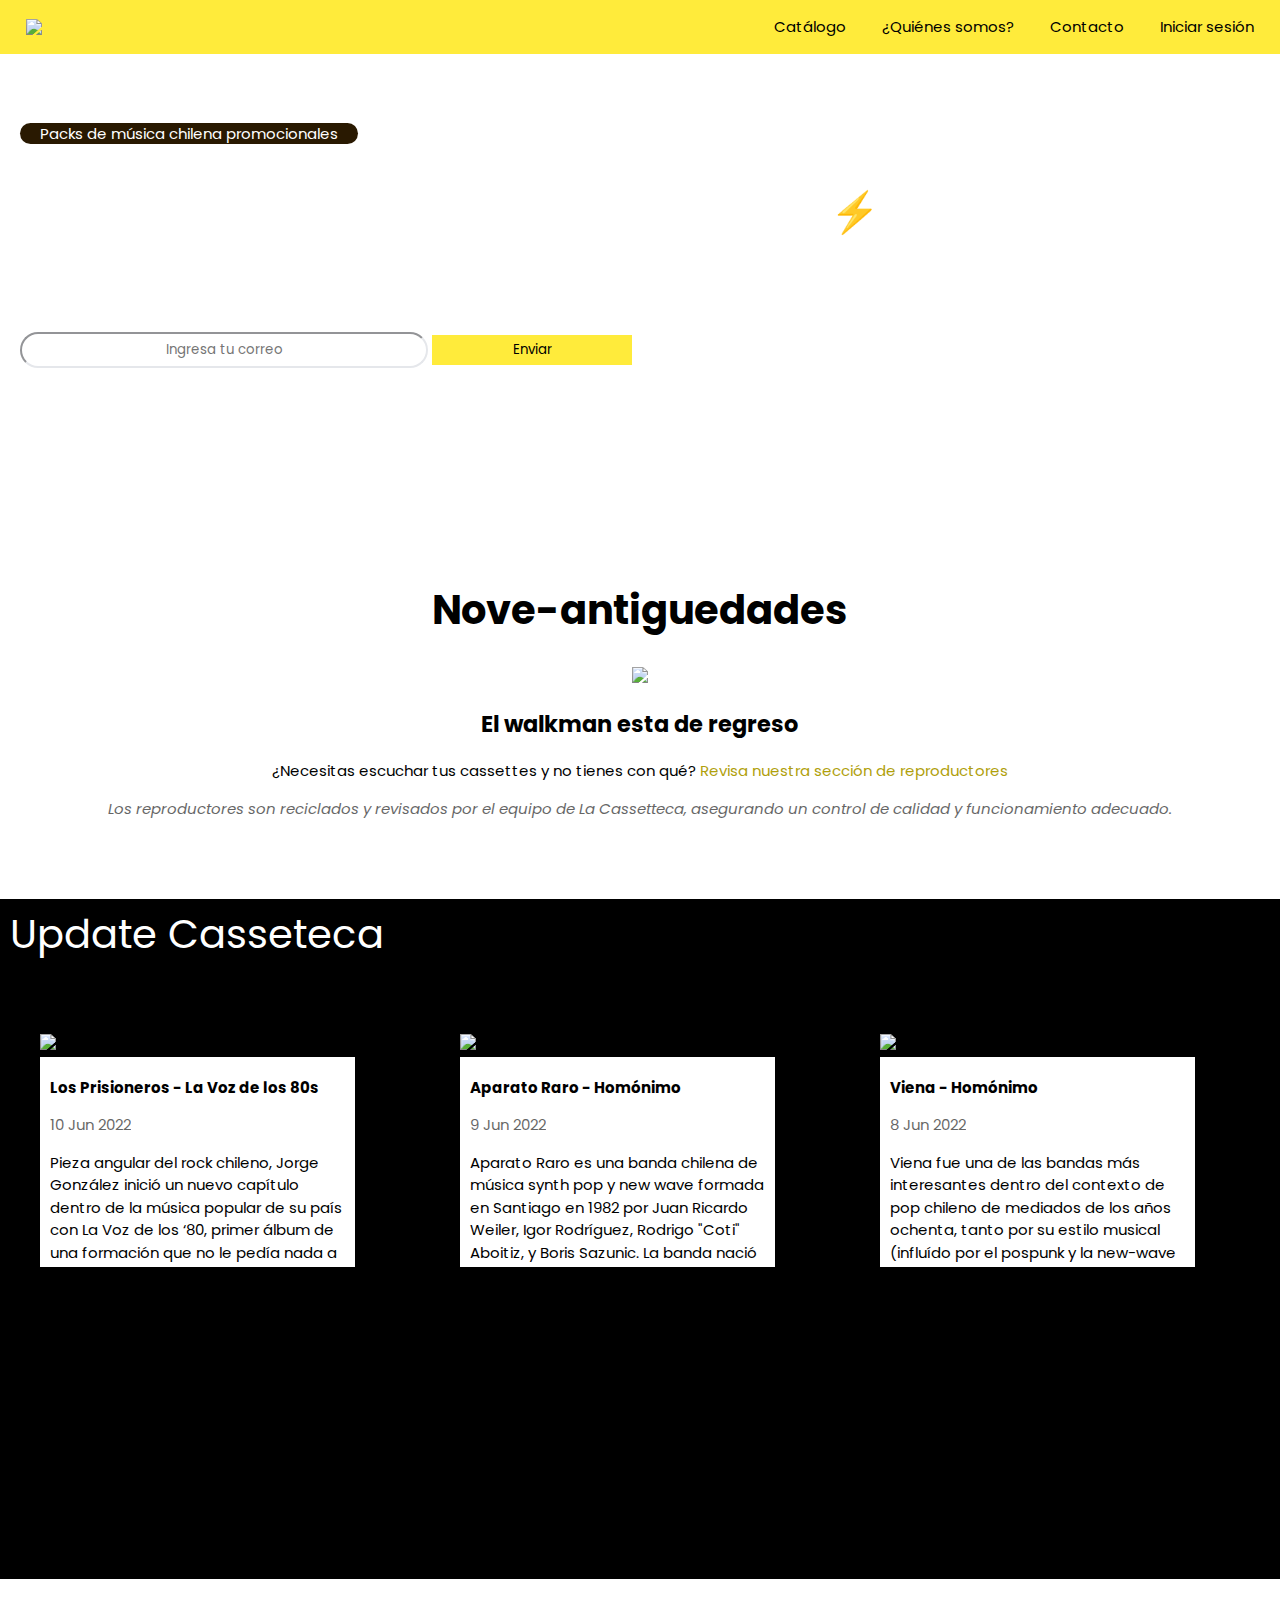
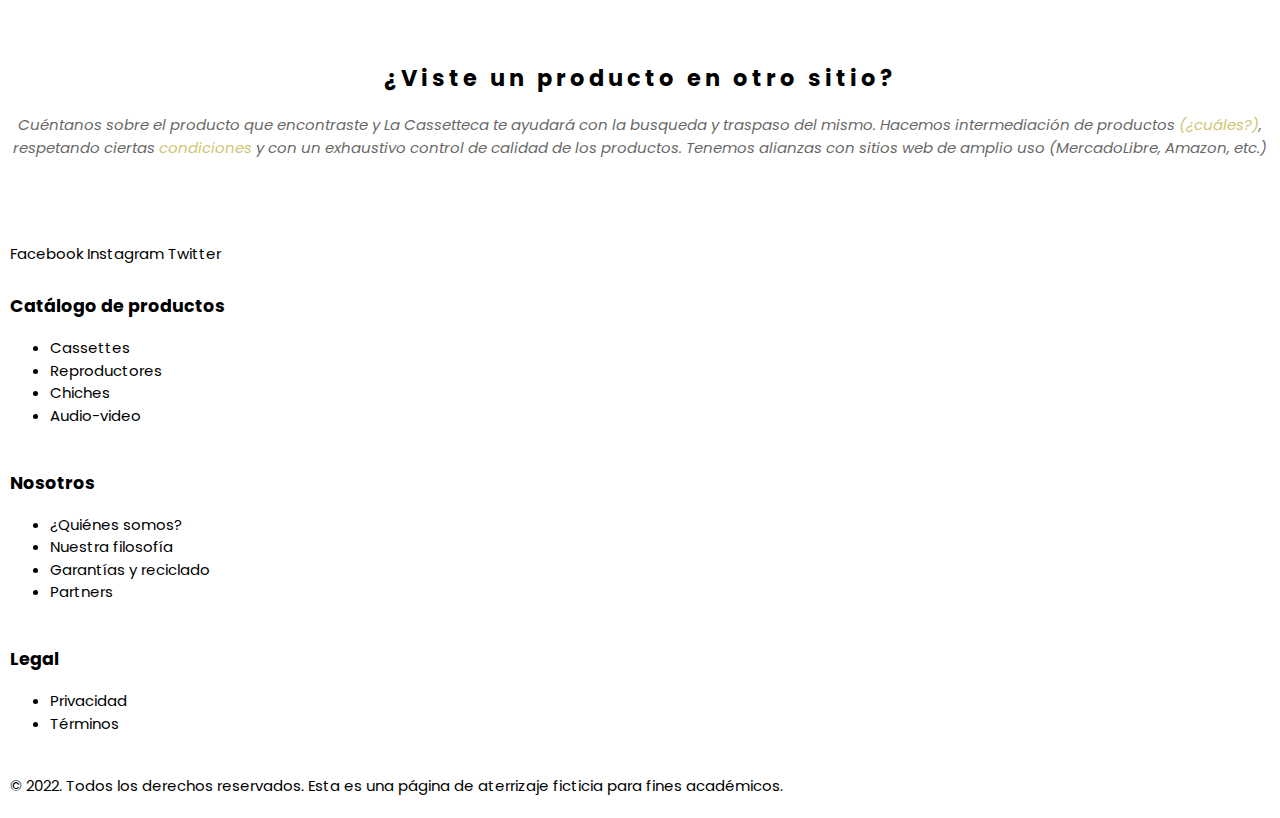
==== index.html @ 92e4e796 "HTML y CSS que se estaban trabajando en otro directorio copiados a directorio actual" ====
<!DOCTYPE html>
<html>
<head>
  <meta http-equiv="Content-Type" content="text/html; charset=UTF-8">
  <meta http-equiv="X-UA-Compatible" content="IE=edge">
  <meta name="viewport" content="width=device-width, initial-scale=1.0">
  <title>La Cassetteca</title>
  <link href='https://fonts.googleapis.com/css?family=Poppins' rel='stylesheet'>
  <link rel="stylesheet" href="estilos.css">
</head>

<body>

  <header class="encabezado">
    <div>
        <img src='logo2.png' class="logo" width="60">
    </div>

    <div>
      <nav>
        <a href="#" class="boton-encabezado">Catálogo</a>
        <a href="#" class="boton-encabezado">¿Quiénes somos?</a>
        <a href="#" class="boton-encabezado">Contacto</a>
        <a href="#" class="boton-encabezado">Iniciar sesión</a>
      </nav>
    </div>
  </header>

  <main>

    <!--jumbotron-->

    <div class="jumbotron">
      <div>
        <a href="#">
          <span class="span-rcorners1" >Packs de música chilena promocionales</span>
        </a>
      </div>
     
      <div>
        <h1 style="color:white;">Una web analógica en un mundo digital &#9889;</h1>
        <h2 style="color:white;">Si eres un nostálgico, este es tu lugar</h2>
      </div> 
      
      <div>
        <form>
          <label for="email"></label>
          <input id="email" type="email" class="cuadrotexto" placeholder="Ingresa tu correo" >
          <button type="submit">Enviar</button>
          <p>
          <a href="#" style="color:white;">Conoce nuestros términos y condiciones.</a></p>
        </form>
      </div>
    </div>

    <!--blog-->

    <div class="blog">
      <h1>Nove-antiguedades</h1>
      <img src="walkman.jpeg" width="300">
      <h2>El walkman esta de regreso</h2>
      <p>¿Necesitas escuchar tus cassettes y no tienes con qué? <a href="#" class="links-sitio">Revisa nuestra sección de reproductores</a></p>
      <p class="subtexto1"><i>Los reproductores son reciclados y revisados por el equipo de La Cassetteca, asegurando un control de calidad y funcionamiento adecuado.</i></p>
    </div> 
    <div class="titulo-cassettes">
      Update Casseteca
    </div>
    <div class="container">

      <div class="caja">
        <img src="losprisioneros.jpeg" width="100%" class="opacidad-img">
        <div class="texto-cassette">
          <p><b>Los Prisioneros - La Voz de los 80s</b></p>
          <p class="subtexto1">10 Jun 2022</p>
          <p>Pieza angular del rock chileno, Jorge González inició un nuevo capítulo dentro de la música popular de su país con La Voz de los ‘80, primer álbum de una formación que no le pedía nada a las bandas españolas o argentinas de mayor éxito en la primera mitad de aquella década. Abrazados inmediatamente por una juventud que se vio reflejada en las contestatarias letras de “No Necesitamos Banderas”, “Mentalidad Televisiva” o “Nunca Quedas Mal Con Nadie”, Los Prisioneros fusionaron los ritmos veloces del rock y el punk con aires de ska, reggae o incluso jazz, reflejando la realidad chilena del momento con una lucidez lírica y una calidad musical pocas veces igualada.</p>
          
        </div>
      </div>
      <div class="caja">
        <img src="aparatoraro.jpeg" width="100%" class="opacidad-img">
        <div class="texto-cassette">
          <p><b>Aparato Raro - Homónimo</b></p>
          <p class="subtexto1">9 Jun 2022</p>
          Aparato Raro es una banda chilena de música synth pop y new wave formada en Santiago en 1982 por Juan Ricardo Weiler, Igor Rodríguez, Rodrigo "Coti" Aboitiz, y Boris Sazunic. La banda nació primero como un grupo de jazz-fusión; se llamaba Ojo de Horus, y era liderada por el baterista Juan Ricardo Weiler. Su relativa popularidad se debe a la canción "Calibraciones" la cual fue un gran éxito debido a su cercanía al underground, cultura que estaba volviéndose una moda en esa época.
        </div>
      </div>
      <div class="caja">
        <img src="viena.jpeg" width="100%" class="opacidad-img">
        <div class="texto-cassette">
          <p><b>Viena - Homónimo</b></p>
          <p class="subtexto1">8 Jun 2022</p>
          <p>Viena fue una de las bandas más interesantes dentro del contexto de pop chileno de mediados de los años ochenta, tanto por su estilo musical (influído por el pospunk y la new-wave inglesa) como por su preocupación estética. Sus integrantes no se dejaban fotografiar sin las vistosas tenidas y maquillajes que lucían en sus shows, los cuales constituían una completa novedad en el Santiago de esa época.</p>
          
        </div>
      </div>
    </div>    

    <!--adicionales-->
    <div class="adicional">
      <h2 class="centrar espaciar">¿Viste un producto en otro sitio?</h2>
      <p class="subtexto1 centrar"><i>Cuéntanos sobre el producto que encontraste y La Cassetteca te ayudará con la busqueda y traspaso del mismo. Hacemos intermediación de productos <a href="#" class="links-sitio">(¿cuáles?)</a>, respetando ciertas <a href="#" class="links-sitio">condiciones</a> y con un exhaustivo control de calidad de los productos. Tenemos alianzas con sitios web de amplio uso (MercadoLibre, Amazon, etc.)</i></p>
      
    </div>
    
  </main>

  <footer>
    <div>
      <a href="#"><span>Facebook</span></a>
      <a href="#"><span>Instagram</span></a>
      <a href="#"><span>Twitter</span></a>
    </div>

    <div>
      <h3>Catálogo de productos</h3>
      <ul>
        <li><a href="#">Cassettes</a></li>
        <li><a href="#">Reproductores</a></li>
        <li><a href="#">Chiches</a></li>
        <li><a href="#">Audio-video</a></li>
      </ul>
    </div>

    <div>
      <h3>Nosotros</h3>
        <ul>
          <li><a href="#">¿Quiénes somos?</a></li>
          <li><a href="#">Nuestra filosofía</a></li>
          <li><a href="#">Garantías y reciclado</a></li>
          <li><a href="#">Partners</a></li>
        </ul>
    </div>

    <div>
      <h3>Legal</h3>
        <ul>
          <li><a href="#">Privacidad</a></li>
          <li><a href="#">Términos</a></li>
        </ul>
    </div>
    <div>
      <p>
        © 2022. Todos los derechos reservados.
        Esta es una página de aterrizaje ficticia para fines académicos.
      </p>
    </div>

  </footer>

</body>

</html>
---- estilos.css ----
html,body {
    font-family:Poppins,sans-serif;
    font-size:15px;
    line-height:1.5;
    margin:0
}

div {
    padding-top: 5px;
    padding-right: 10px;
    padding-bottom: 5px;
    padding-left: 10px;
      }
a:hover, a:visited, a:link, a:active {
        text-decoration: none!important;
        color:inherit;
      }

h1 {
        font-size: 40px;
      }
button {
        background-color: #ffeb3b;
        border: none;
        font-family:Poppins,sans-serif;
        color: #000;
        width: 200px;
        height: 30px;
        text-align: center;
        text-decoration: none;
        cursor: pointer;
      }
.logo{
        padding:8px 16px;
        vertical-align:middle;
        color:#000;
        text-decoration:none;
        text-align:center;
        
    }
.encabezado{
    display:flex;
    left:0;
    top:0;
    right:0;
    padding:0; 
    background-color:#ffeb3b;
    justify-content: space-between;
    align-items: center;
    min-height: 54px;
}
.boton-encabezado{
    border:none;
    padding:8px 16px;
    vertical-align:middle;
    color:#000;
    text-decoration:none;
    text-align:center;
    cursor:pointer;
    
}
.boton-encabezado:hover{
    background-color:#ccc;
    color:#000
}
.jumbotron{
    text-align:left;
    padding-top:64px;
    padding-bottom:64px;
    background-image: url("fondo1.jpg");
    opacity: 1;

}
.span-rcorners1 {
    border-radius: 20px;
    background: rgb(41, 25, 1);
    padding-left: 20px; 
    padding-right: 20px;
    width: 600px;
    height: 5px;
    color:#fff;
    text-decoration:none;  
      }

.cuadrotexto{

    border-radius: 20px;
    color: rgba(17,24,39,var(--tw-text-opacity));
    --tw-border-opacity: 1;
    border-color: rgba(229,231,235,var(--tw-border-opacity));
    width: 400px;
    height: 30px;
    text-align: center;
    font-family:Poppins,sans-serif;
    
    }
.blog{
    text-align:center;
    padding-top:64px;
    padding-bottom:64px;
}
.subtexto1{
    opacity:0.60;
}
.links-sitio{
    color:#b0a00c!important;
}
.titulo-cassettes{
    background-color: #000;
    color:#fff;
    padding-left:10px;
    font-size: 40px;

}
.container {
    display: flex;
    justify-content: center;
    flex-wrap:wrap;
    flex-direction: column;
    background-color:#000;
    margin:0;
    height: 600px;
    
  }
  .caja{
    padding: 30px;
    width: 25%;
    height: 80%;
    position: relative;    
}
.opacidad-img:hover{opacity:0.60}
.texto-cassette{
    background-color:#fff!important;
    height:200px;
    text-overflow: ellipsis;
    overflow: hidden;
    
}
.adicional{
    text-align:center!important;
    padding-top:64px!important;
    padding-bottom:64px!important;
}
.centrar{
    text-align:center!important;
}
.espaciar{
    letter-spacing:4px!important;
}
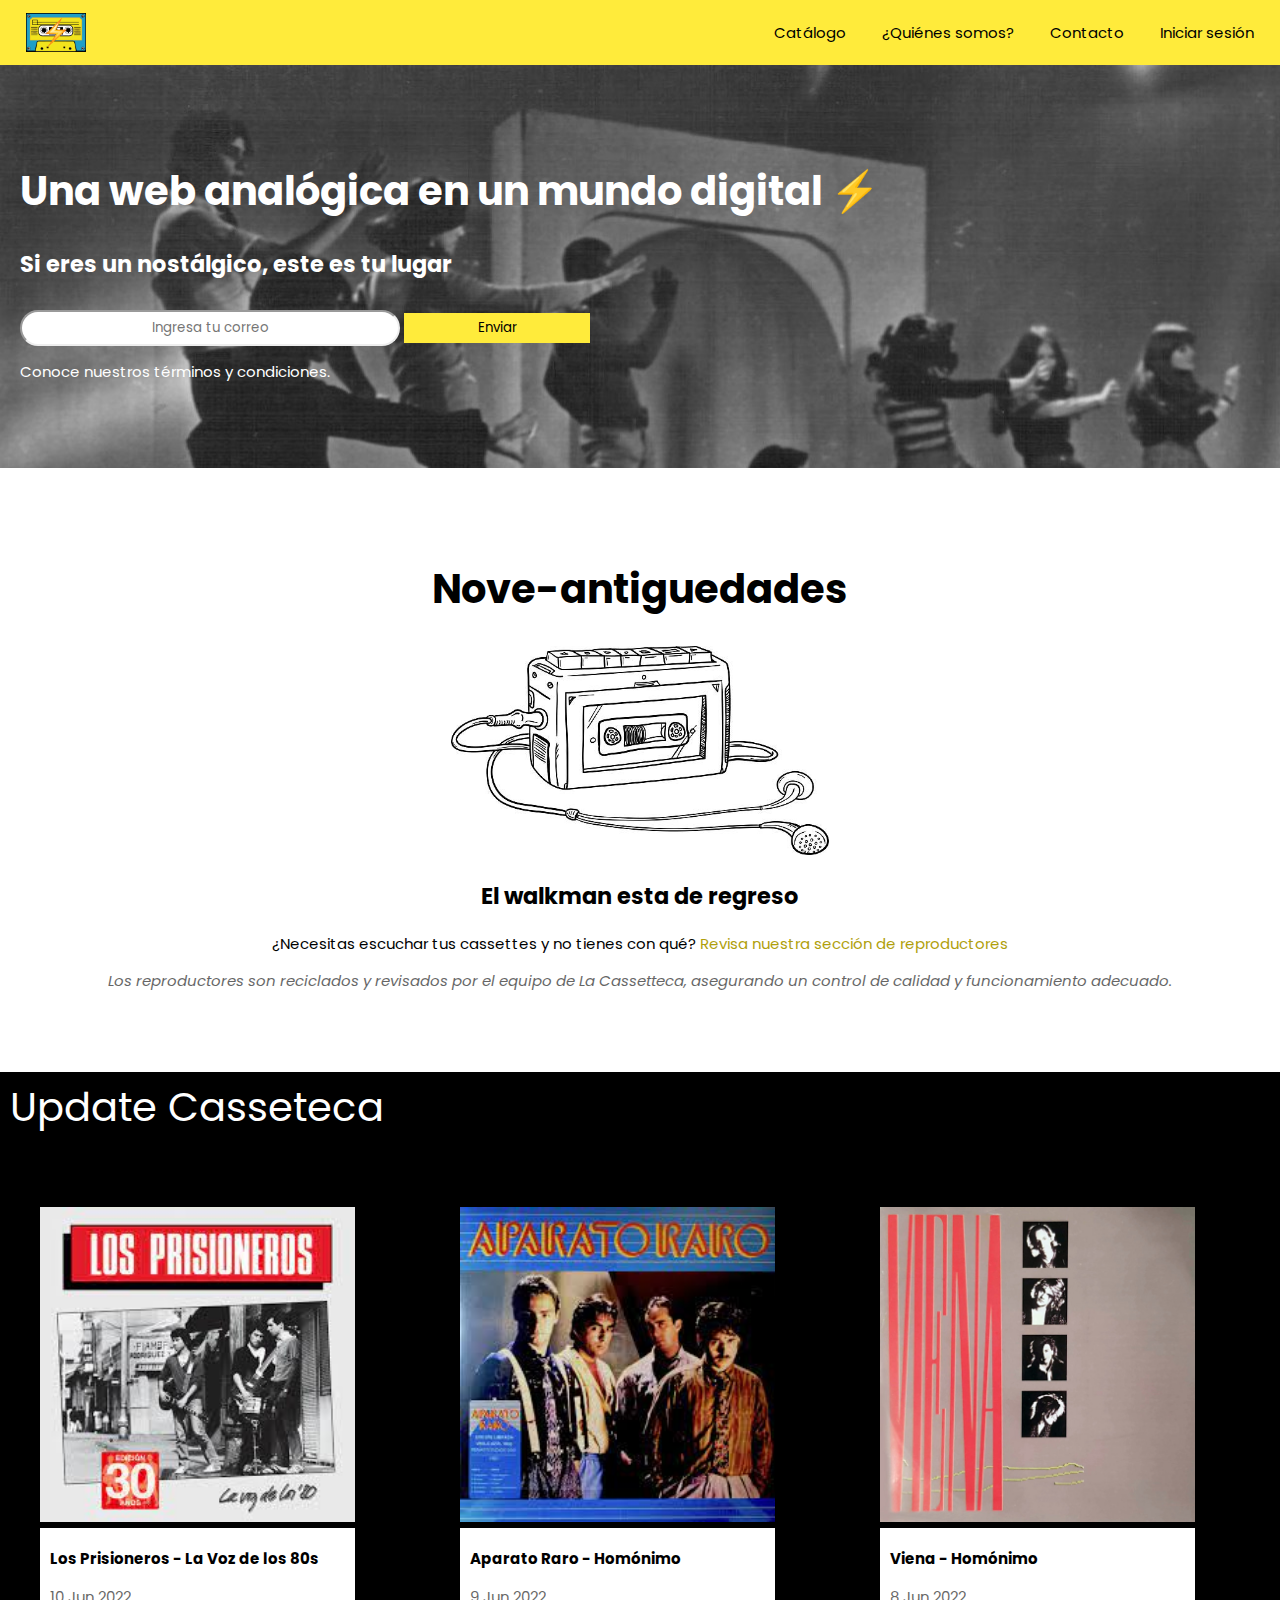
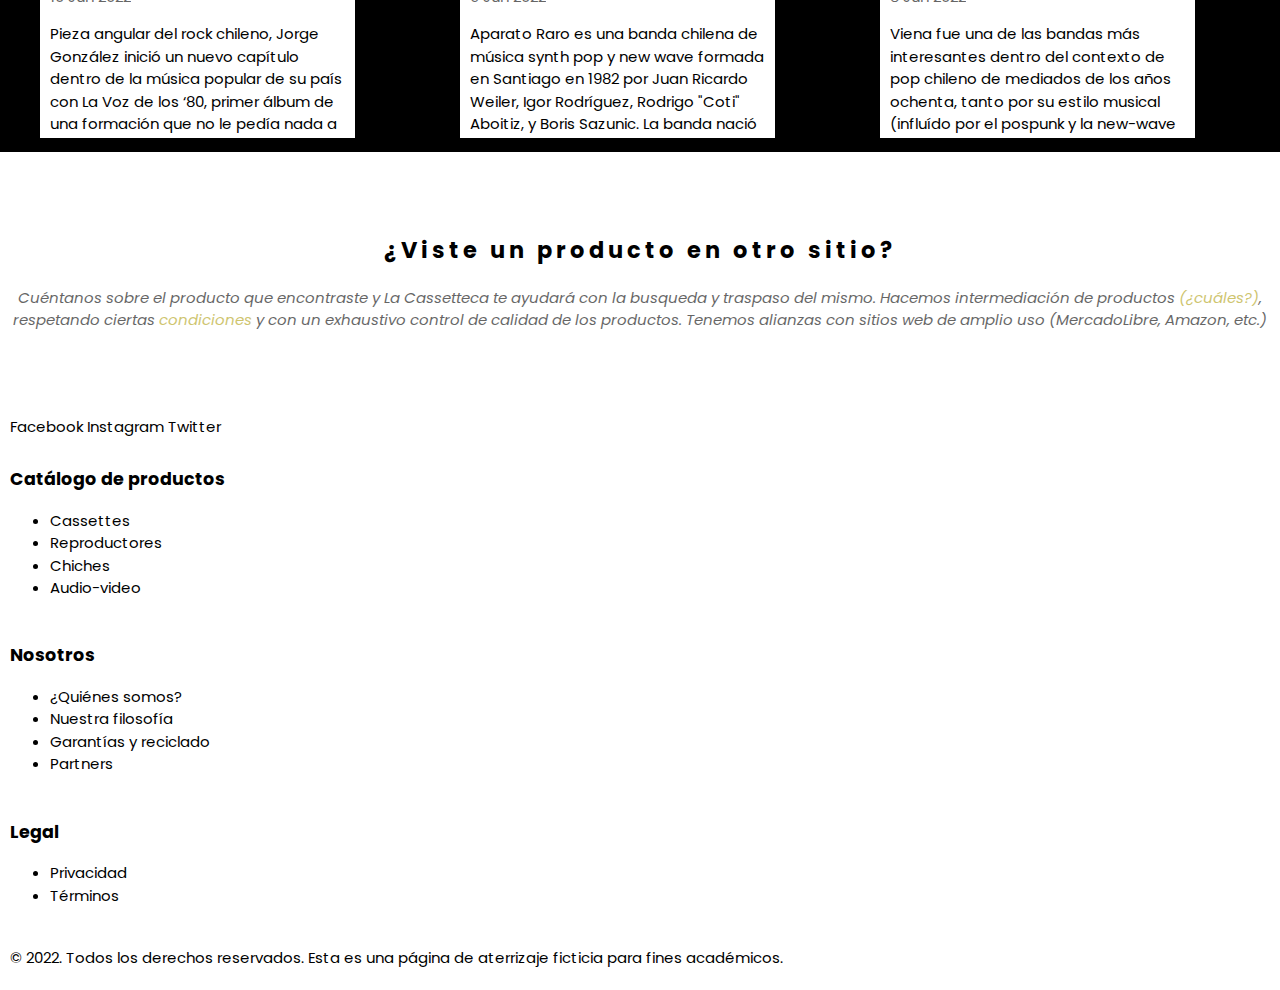
==== commit d0775a57: "Agregando mediaqueries en css para responsive design parte 1" ====
--- a/index.html
+++ b/index.html
@@ -31,11 +31,7 @@
     <!--jumbotron-->
 
     <div class="jumbotron">
-      <div>
-        <a href="#">
-          <span class="span-rcorners1" >Packs de música chilena promocionales</span>
-        </a>
-      </div>
+      
      
       <div>
         <h1 style="color:white;">Una web analógica en un mundo digital &#9889;</h1>
@@ -45,8 +41,8 @@
       <div>
         <form>
           <label for="email"></label>
-          <input id="email" type="email" class="cuadrotexto" placeholder="Ingresa tu correo" >
-          <button type="submit">Enviar</button>
+          <input id="email" type="email" class="cuadrotexto ancho-2 alto-margen-1" placeholder="Ingresa tu correo" >
+          <button type="submit" class="ancho-1 alto-margen-1">Enviar</button>
           <p>
           <a href="#" style="color:white;">Conoce nuestros términos y condiciones.</a></p>
         </form>
@@ -57,7 +53,7 @@
 
     <div class="blog">
       <h1>Nove-antiguedades</h1>
-      <img src="walkman.jpeg" width="300">
+      <img src="walkman.jpeg" class="ancho-walkman">
       <h2>El walkman esta de regreso</h2>
       <p>¿Necesitas escuchar tus cassettes y no tienes con qué? <a href="#" class="links-sitio">Revisa nuestra sección de reproductores</a></p>
       <p class="subtexto1"><i>Los reproductores son reciclados y revisados por el equipo de La Cassetteca, asegurando un control de calidad y funcionamiento adecuado.</i></p>
--- a/estilos.css
+++ b/estilos.css
@@ -12,7 +12,7 @@
     padding-left: 10px;
       }
 a:hover, a:visited, a:link, a:active {
-        text-decoration: none!important;
+        text-decoration: none;
         color:inherit;
       }
 
@@ -24,8 +24,6 @@
         border: none;
         font-family:Poppins,sans-serif;
         color: #000;
-        width: 200px;
-        height: 30px;
         text-align: center;
         text-decoration: none;
         cursor: pointer;
@@ -38,6 +36,7 @@
         text-align:center;
         
     }
+
 .encabezado{
     display:flex;
     left:0;
@@ -71,25 +70,13 @@
     opacity: 1;
 
 }
-.span-rcorners1 {
-    border-radius: 20px;
-    background: rgb(41, 25, 1);
-    padding-left: 20px; 
-    padding-right: 20px;
-    width: 600px;
-    height: 5px;
-    color:#fff;
-    text-decoration:none;  
-      }
+
 
 .cuadrotexto{
 
     border-radius: 20px;
-    color: rgba(17,24,39,var(--tw-text-opacity));
-    --tw-border-opacity: 1;
+    color: white;
     border-color: rgba(229,231,235,var(--tw-border-opacity));
-    width: 400px;
-    height: 30px;
     text-align: center;
     font-family:Poppins,sans-serif;
     
@@ -148,4 +135,27 @@
     letter-spacing:4px!important;
 }
 
+  
+@media only screen and (min-width:769px){
+    /* For desktop: */
+    .ancho-walkman {width: 30%;}
+    .ancho-1{width: 15%;}   
+    .ancho-2{width: 30%; }
+    .alto-margen-1{ height: 30px;}
+}
+@media only screen and (min-width:321px) and (max-width:768px) {
+    /* For tablets: */
+    .ancho-walkman {width: 100%!important;}
+    .ancho-1{width: 100%;}   
+    .ancho-2{width: 100%;}
+    .alto-margen-1{height: 45px;margin:2%}
 
+}
+@media only screen and (max-width:320px) {
+    /* For phone: */
+    .ancho-walkman {width: 100%!important;}
+    .ancho-1{width: 100%;}   
+    .ancho-2{width: 100%;}
+    .alto-margen-1{height: 45px;
+    }
+  }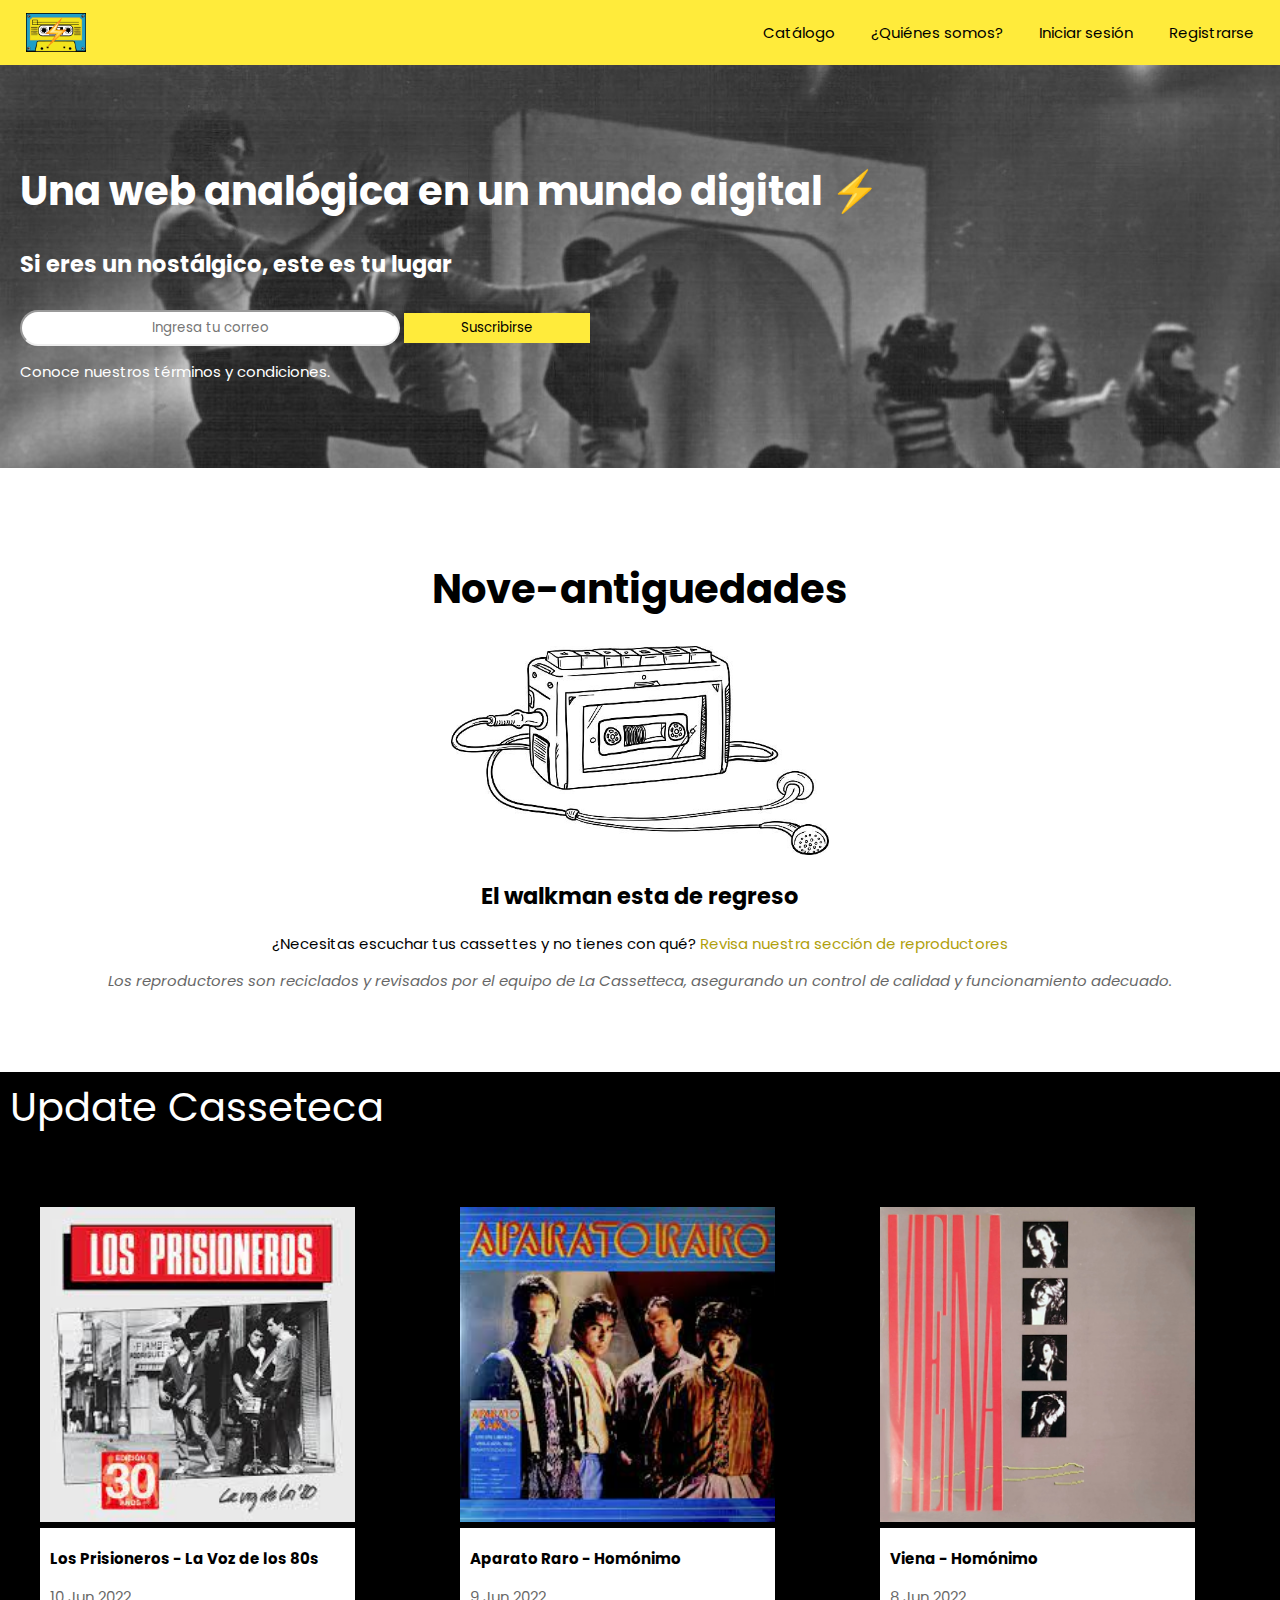
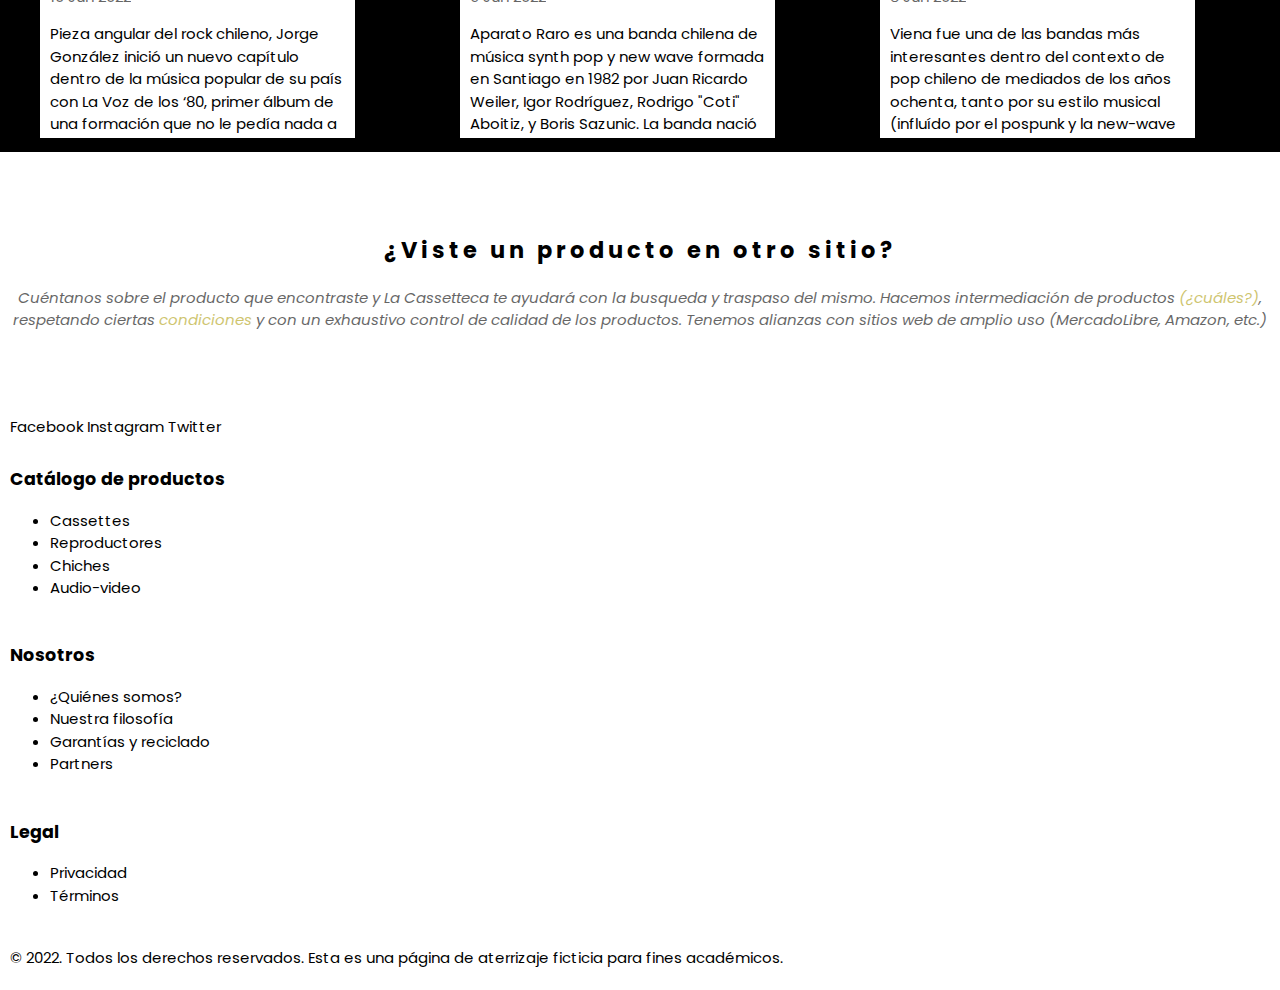
==== commit 9e4ae4dc: "Agregando dropdown en header para mobile /navbar tradicional para desktop" ====
--- a/index.html
+++ b/index.html
@@ -7,23 +7,35 @@
   <title>La Cassetteca</title>
   <link href='https://fonts.googleapis.com/css?family=Poppins' rel='stylesheet'>
   <link rel="stylesheet" href="estilos.css">
+  
 </head>
 
 <body>
 
-  <header class="encabezado">
-    <div>
+  <header class="estilo-header">
+    <div class="encabezado">
+      <div>
         <img src='logo2.png' class="logo" width="60">
+      </div>
+      <div>
+        <a href="#" class="boton-encabezado">Catálogo</a>
+        <a href="#" class="boton-encabezado">¿Quiénes somos?</a>
+        <a href="#" class="boton-encabezado">Iniciar sesión</a>
+        <a href="#" class="boton-encabezado">Registrarse</a>
+      </div>
     </div>
 
-    <div>
-      <nav>
-        <a href="#" class="boton-encabezado">Catálogo</a>
-        <a href="#" class="boton-encabezado">¿Quiénes somos?</a>
-        <a href="#" class="boton-encabezado">Contacto</a>
-        <a href="#" class="boton-encabezado">Iniciar sesión</a>
-      </nav>
+    <div class="dropdown">
+      <button class="dropbtn"><img src='logo2.png' class="logo" width="60"><span style="font-size:20px">LA CASSETTECA</span></button>
+      <div class="dropdown-content">
+          <a href="#">Catálogo</a>
+          <a href="#">¿Quiénes somos?</a>
+          <a href="#">Iniciar sesión</a>
+          <a href="#">Registrarse</a>
     </div>
+
+   
+    
   </header>
 
   <main>
@@ -42,7 +54,7 @@
         <form>
           <label for="email"></label>
           <input id="email" type="email" class="cuadrotexto ancho-2 alto-margen-1" placeholder="Ingresa tu correo" >
-          <button type="submit" class="ancho-1 alto-margen-1">Enviar</button>
+          <button type="submit" class="ancho-1 alto-margen-1">Suscribirse</button>
           <p>
           <a href="#" style="color:white;">Conoce nuestros términos y condiciones.</a></p>
         </form>
@@ -61,9 +73,9 @@
     <div class="titulo-cassettes">
       Update Casseteca
     </div>
-    <div class="container">
+    <div class="container alto-container">
 
-      <div class="caja">
+      <div class="caja ancho-3">
         <img src="losprisioneros.jpeg" width="100%" class="opacidad-img">
         <div class="texto-cassette">
           <p><b>Los Prisioneros - La Voz de los 80s</b></p>
@@ -72,7 +84,7 @@
           
         </div>
       </div>
-      <div class="caja">
+      <div class="caja ancho-3">
         <img src="aparatoraro.jpeg" width="100%" class="opacidad-img">
         <div class="texto-cassette">
           <p><b>Aparato Raro - Homónimo</b></p>
@@ -80,7 +92,7 @@
           Aparato Raro es una banda chilena de música synth pop y new wave formada en Santiago en 1982 por Juan Ricardo Weiler, Igor Rodríguez, Rodrigo "Coti" Aboitiz, y Boris Sazunic. La banda nació primero como un grupo de jazz-fusión; se llamaba Ojo de Horus, y era liderada por el baterista Juan Ricardo Weiler. Su relativa popularidad se debe a la canción "Calibraciones" la cual fue un gran éxito debido a su cercanía al underground, cultura que estaba volviéndose una moda en esa época.
         </div>
       </div>
-      <div class="caja">
+      <div class="caja ancho-3">
         <img src="viena.jpeg" width="100%" class="opacidad-img">
         <div class="texto-cassette">
           <p><b>Viena - Homónimo</b></p>
--- a/estilos.css
+++ b/estilos.css
@@ -36,7 +36,13 @@
         text-align:center;
         
     }
-
+.estilo-header{
+    left:0;
+    top:0;
+    right:0;
+    padding:0; 
+    background-color:#ffeb3b;
+}
 .encabezado{
     display:flex;
     left:0;
@@ -106,12 +112,11 @@
     flex-direction: column;
     background-color:#000;
     margin:0;
-    height: 600px;
+    height: auto;
     
   }
   .caja{
     padding: 30px;
-    width: 25%;
     height: 80%;
     position: relative;    
 }
@@ -134,14 +139,41 @@
 .espaciar{
     letter-spacing:4px!important;
 }
-
-  
+.dropdown {
+    position: relative;
+  }
+  .dropbtn {
+    width:60;
+  }
+  .dropdown-content {
+    display: none;
+    position: absolute;
+    background-color: #f1f1f1;
+    min-width: 160px;
+    box-shadow: 0px 8px 16px 0px rgba(0,0,0,0.2);
+    z-index: 1;
+  }
+  .dropdown-content a {
+    color: black;
+    padding: 12px 16px;
+    text-decoration: none;
+    display: block;
+  }
+  .dropdown-content a:hover {background-color: #ddd;}
+  .dropdown:hover .dropdown-content {display: block;}
+  .dropdown:hover .dropbtn {background-color: #ffeb3b;}
+
 @media only screen and (min-width:769px){
     /* For desktop: */
     .ancho-walkman {width: 30%;}
     .ancho-1{width: 15%;}   
     .ancho-2{width: 30%; }
     .alto-margen-1{ height: 30px;}
+    .ancho-3{width: 25%;}
+    .alto-container{height: 600px;}
+    .dropdown{display:none;}
+    .encabezado{display:flex;}
+
 }
 @media only screen and (min-width:321px) and (max-width:768px) {
     /* For tablets: */
@@ -149,6 +181,10 @@
     .ancho-1{width: 100%;}   
     .ancho-2{width: 100%;}
     .alto-margen-1{height: 45px;margin:2%}
+    .ancho-3{width: 80%;}
+    .alto-container{height: auto;}
+    .dropdown{display:block;}
+    .encabezado{display:none;}
 
 }
 @media only screen and (max-width:320px) {
@@ -156,6 +192,9 @@
     .ancho-walkman {width: 100%!important;}
     .ancho-1{width: 100%;}   
     .ancho-2{width: 100%;}
-    .alto-margen-1{height: 45px;
-    }
-  }+    .alto-margen-1{height: 45px;}
+    .ancho-3{width: 80%;}
+    .alto-container{height: auto;}
+    .dropdown{display:block;}
+    .encabezado{display:none;}
+  }
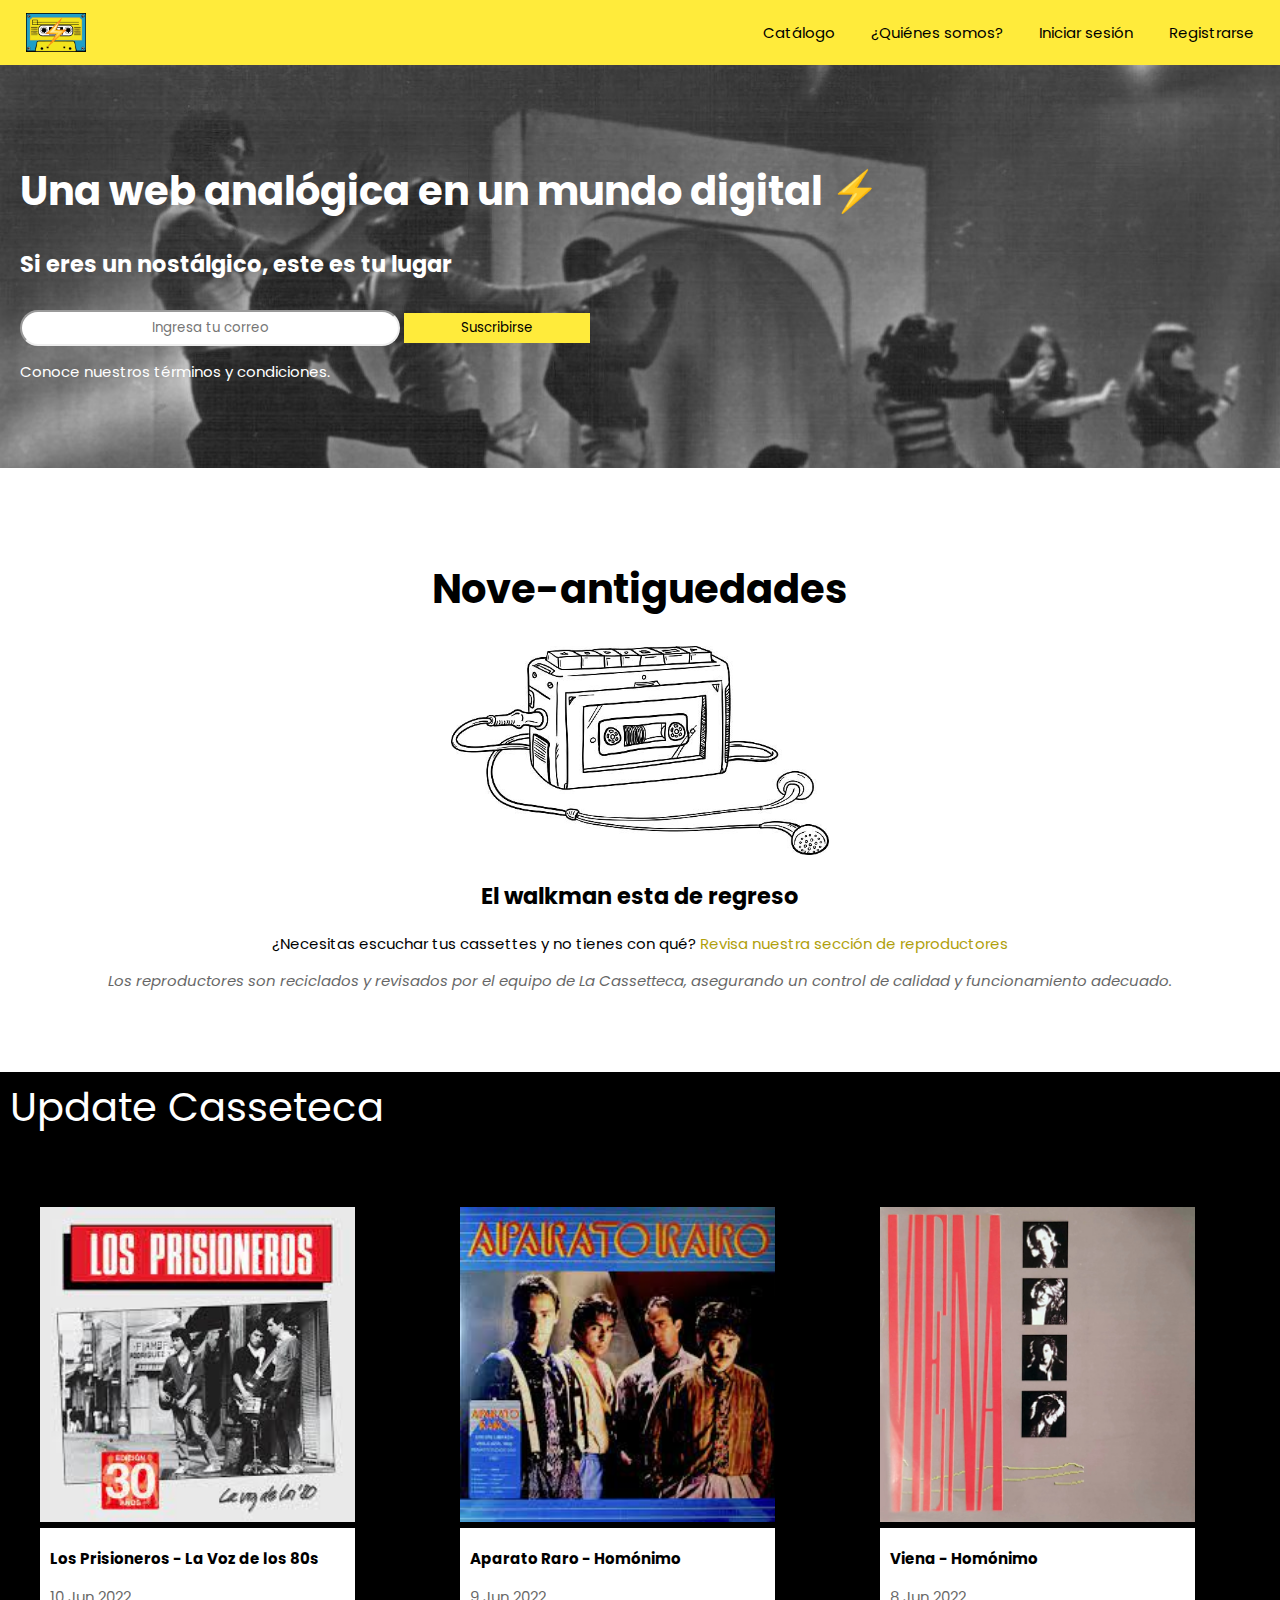
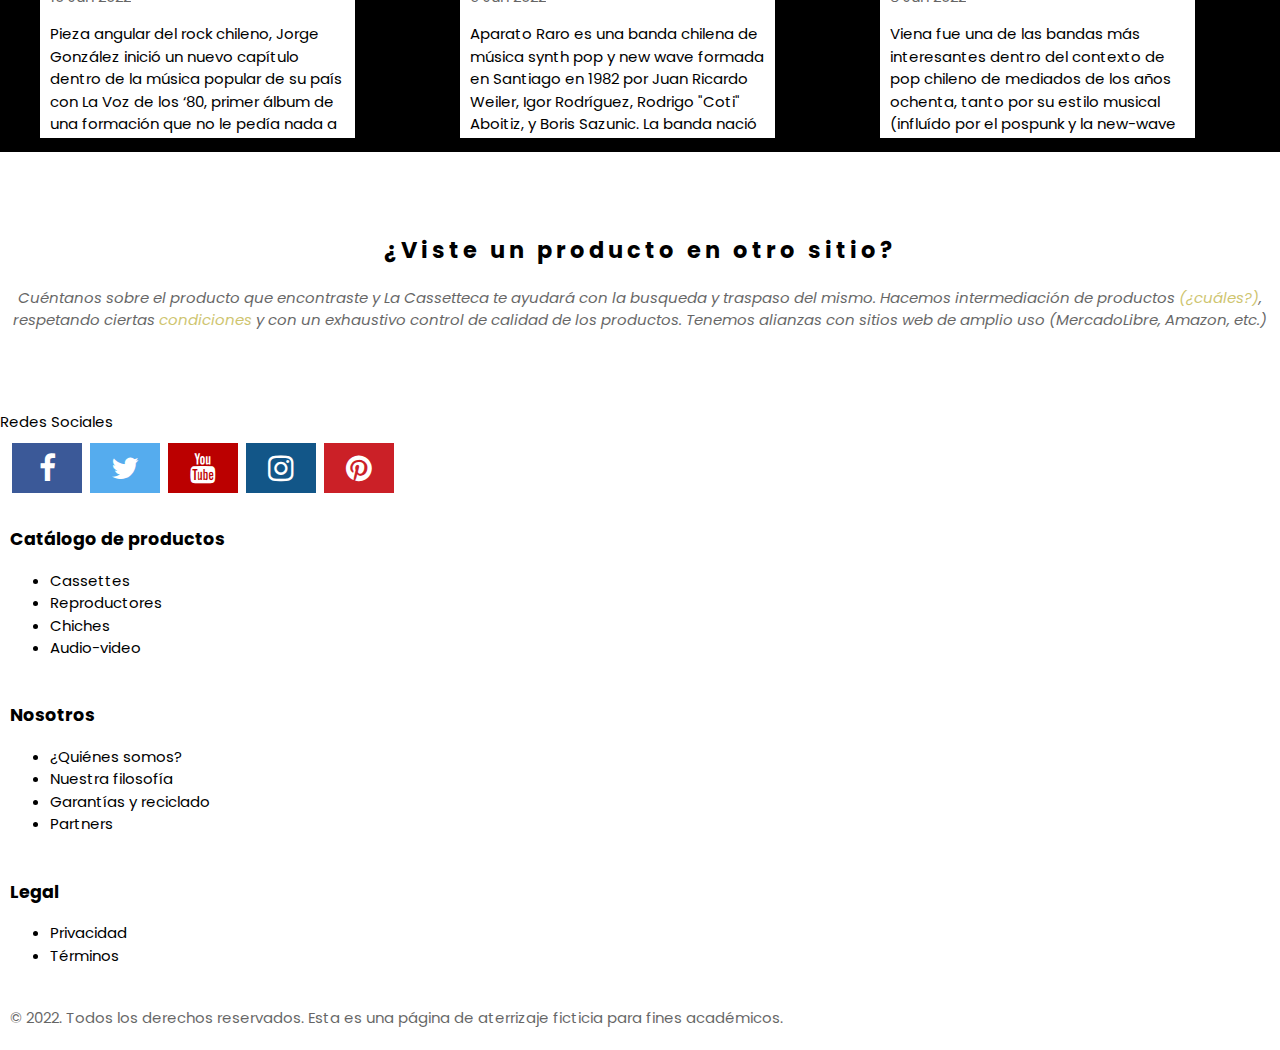
==== commit 2b81dcc9: "cambios a socialbar" ====
--- a/index.html
+++ b/index.html
@@ -6,6 +6,7 @@
   <meta name="viewport" content="width=device-width, initial-scale=1.0">
   <title>La Cassetteca</title>
   <link href='https://fonts.googleapis.com/css?family=Poppins' rel='stylesheet'>
+  <link rel="stylesheet" href="https://cdnjs.cloudflare.com/ajax/libs/font-awesome/4.7.0/css/font-awesome.min.css">
   <link rel="stylesheet" href="estilos.css">
   
 </head>
@@ -26,7 +27,7 @@
     </div>
 
     <div class="dropdown">
-      <button class="dropbtn"><img src='logo2.png' class="logo" width="60"><span style="font-size:20px">LA CASSETTECA</span></button>
+      <button class="dropbtn"><img src='logo2.png' class="logo" width="60"><span style="font-size:20px; vertical-align:middle">LA CASSETTECA ⬇️</span></button>
       <div class="dropdown-content">
           <a href="#">Catálogo</a>
           <a href="#">¿Quiénes somos?</a>
@@ -113,10 +114,13 @@
   </main>
 
   <footer>
+    Redes Sociales
     <div>
-      <a href="#"><span>Facebook</span></a>
-      <a href="#"><span>Instagram</span></a>
-      <a href="#"><span>Twitter</span></a>
+      <a href="#" class="fa fa-facebook"></a>
+      <a href="#" class="fa fa-twitter"></a>
+      <a href="#" class="fa fa-youtube"></a>
+      <a href="#" class="fa fa-instagram"></a>
+      <a href="#" class="fa fa-pinterest"></a>
     </div>
 
     <div>
@@ -147,7 +151,7 @@
         </ul>
     </div>
     <div>
-      <p>
+      <p class="subtexto1">
         © 2022. Todos los derechos reservados.
         Esta es una página de aterrizaje ficticia para fines académicos.
       </p>
--- a/estilos.css
+++ b/estilos.css
@@ -198,3 +198,44 @@
     .dropdown{display:block;}
     .encabezado{display:none;}
   }
+/**social bar**/
+.fa {
+    padding: 10px;
+    font-size: 30px;
+    width: 50px;
+    text-align: center;
+    text-decoration: none;
+    margin: 5px 2px;
+  }
+  
+  .fa:hover {
+      opacity: 0.7;
+  }
+  
+  .fa-facebook {
+    background: #3B5998!important;
+    color: white!important;
+  }
+  
+  .fa-twitter {
+    background: #55ACEE!important;
+    color: white!important;
+  }
+  
+  .fa-youtube {
+    background: #bb0000!important;
+    color: white!important;
+  }
+  
+  .fa-instagram {
+    background: #125688!important;
+    color: white!important;
+  }
+  
+  .fa-pinterest {
+    background: #cb2027!important;
+    color: white!important;
+  }
+  
+  
+  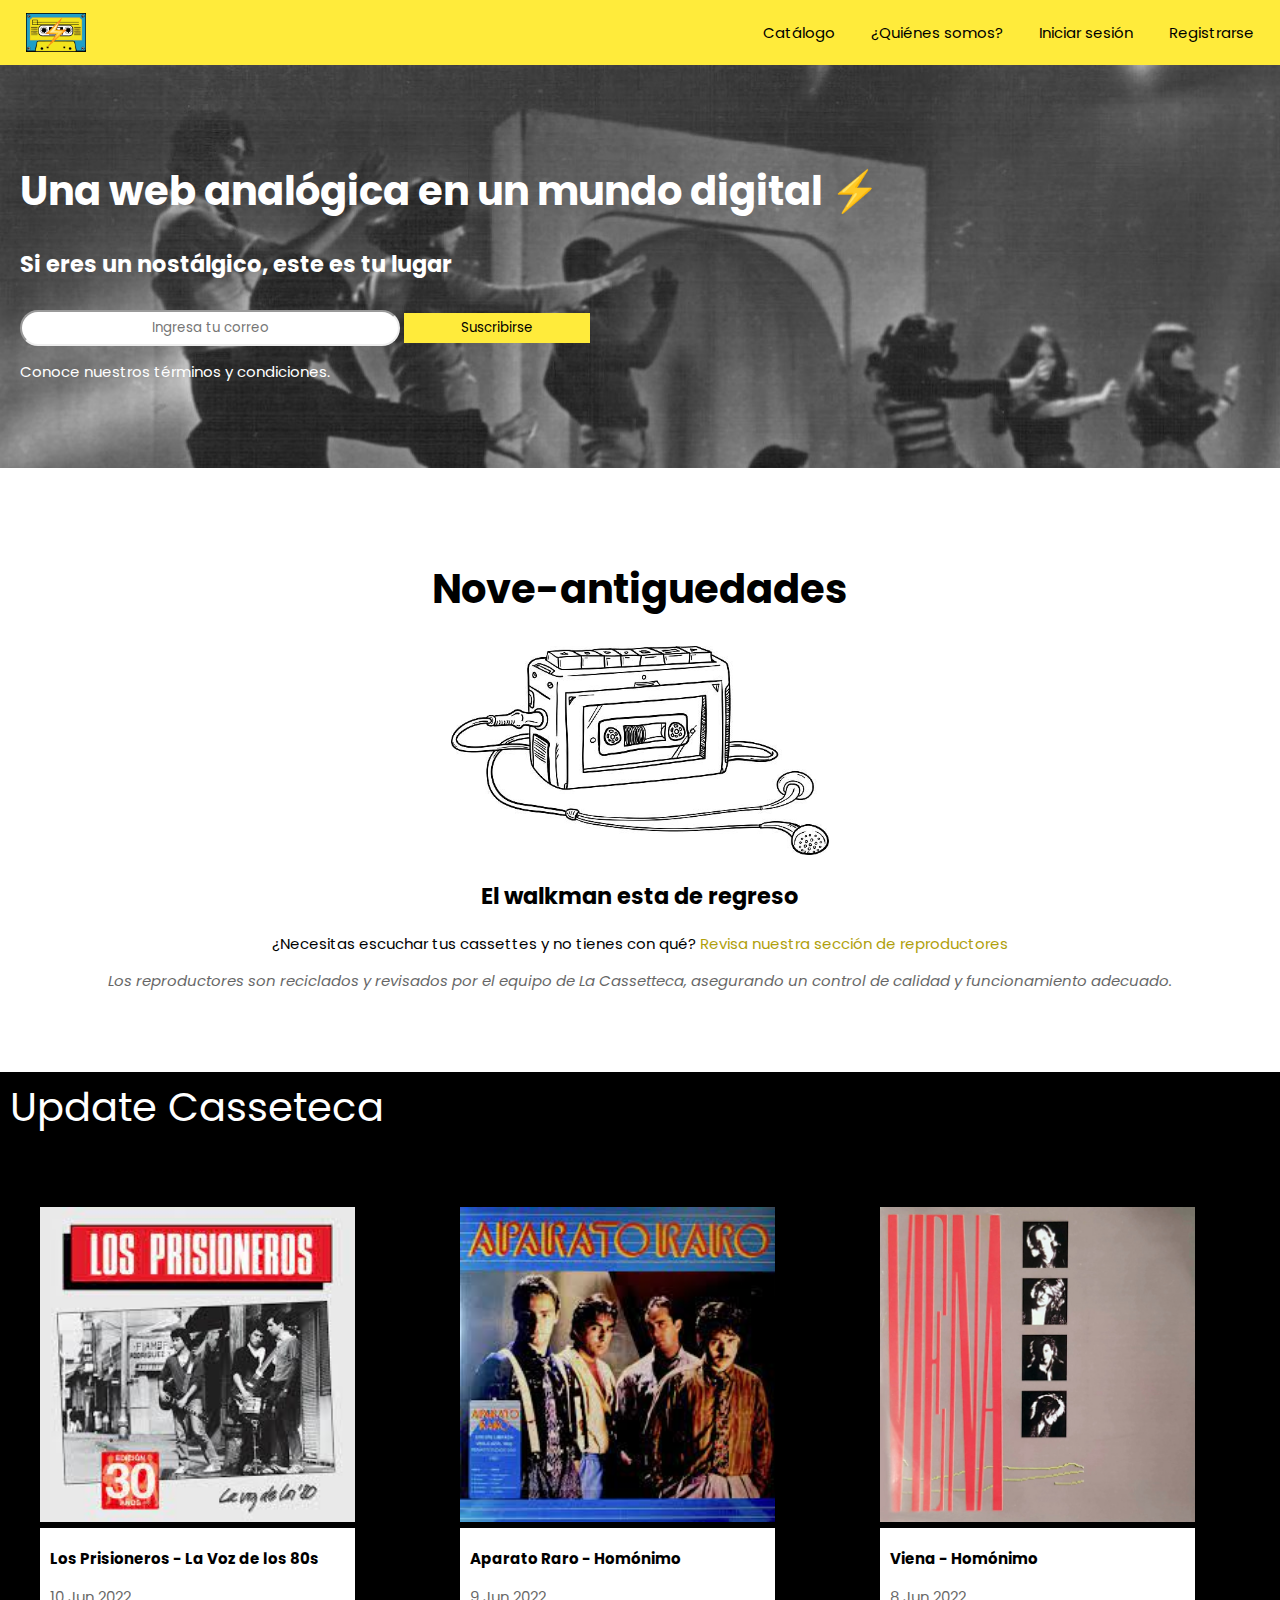
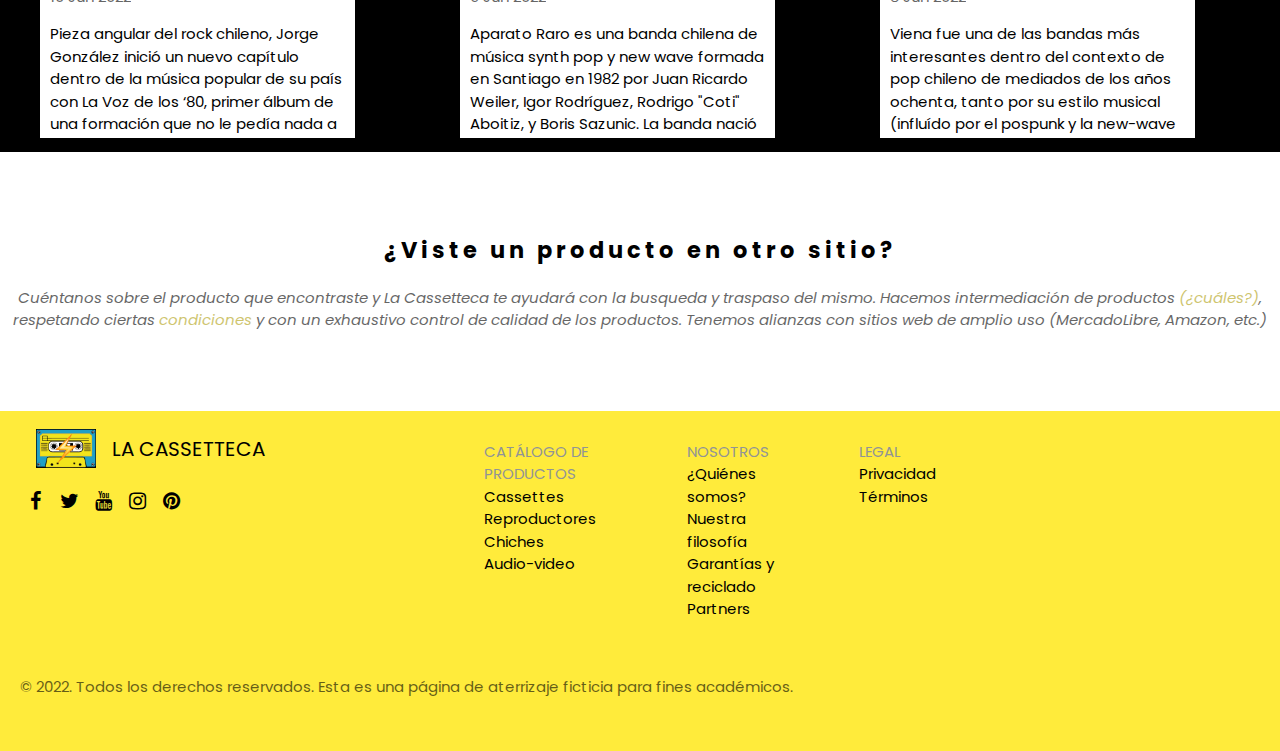
==== commit fadf9a93: "css grid en footer" ====
--- a/index.html
+++ b/index.html
@@ -113,50 +113,54 @@
     
   </main>
 
-  <footer>
-    Redes Sociales
-    <div>
+  <footer class="pie-pagina">
+
+  <div class="grid-footer">
+    <div class="logo_f">
+      <img src='logo2.png' class="logo" width="60"><span style="font-size:20px; vertical-align:middle">LA CASSETTECA</span>
+    </div>
+    <div class="sb">
       <a href="#" class="fa fa-facebook"></a>
       <a href="#" class="fa fa-twitter"></a>
       <a href="#" class="fa fa-youtube"></a>
       <a href="#" class="fa fa-instagram"></a>
       <a href="#" class="fa fa-pinterest"></a>
     </div>
-
-    <div>
-      <h3>Catálogo de productos</h3>
-      <ul>
-        <li><a href="#">Cassettes</a></li>
-        <li><a href="#">Reproductores</a></li>
-        <li><a href="#">Chiches</a></li>
-        <li><a href="#">Audio-video</a></li>
-      </ul>
-    </div>
-
-    <div>
-      <h3>Nosotros</h3>
-        <ul>
-          <li><a href="#">¿Quiénes somos?</a></li>
-          <li><a href="#">Nuestra filosofía</a></li>
-          <li><a href="#">Garantías y reciclado</a></li>
-          <li><a href="#">Partners</a></li>
-        </ul>
-    </div>
-
-    <div>
-      <h3>Legal</h3>
-        <ul>
-          <li><a href="#">Privacidad</a></li>
-          <li><a href="#">Términos</a></li>
-        </ul>
+    <div class="sf1">
+      <div>
+      <dl>
+        <dd class="titulo-subfooter1">Catálogo de productos</dd>
+        <dd><a href="#">Cassettes</a></dd>
+        <dd><a href="#">Reproductores</a></dd>
+        <dd><a href="#">Chiches</a></dd>
+        <dd><a href="#">Audio-video</a></dd>
+      </dl>
     </div>
     <div>
+      <dl>
+        <dd class="titulo-subfooter1">Nosotros</dd>
+        <dd><a href="#">¿Quiénes somos?</a></dd>
+        <dd><a href="#">Nuestra filosofía</a></dd>
+        <dd><a href="#">Garantías y reciclado</a></dd>
+        <dd><a href="#">Partners</a></dd>
+      </dl>
+    </div>
+    <div>
+      <dl>
+        <dd class="titulo-subfooter1">Legal</dd>
+        <dd><a href="#">Privacidad</a></dd>
+        <dd><a href="#">Términos</a></dd>
+      </dl>
+    </div>
+    </div>
+    <div class="dis">
       <p class="subtexto1">
         © 2022. Todos los derechos reservados.
         Esta es una página de aterrizaje ficticia para fines académicos.
       </p>
     </div>
-
+  </div>
+  
   </footer>
 
 </body>
--- a/estilos.css
+++ b/estilos.css
@@ -175,19 +175,19 @@
     .encabezado{display:flex;}
 
 }
-@media only screen and (min-width:321px) and (max-width:768px) {
+@media only screen and (min-width:401px) and (max-width:768px) {
     /* For tablets: */
-    .ancho-walkman {width: 100%!important;}
-    .ancho-1{width: 100%;}   
-    .ancho-2{width: 100%;}
-    .alto-margen-1{height: 45px;margin:2%}
-    .ancho-3{width: 80%;}
-    .alto-container{height: auto;}
+    .ancho-walkman {width: 30%;}
+    .ancho-1{width: 15%;}   
+    .ancho-2{width: 30%; }
+    .alto-margen-1{ height: 30px;}
+    .ancho-3{width: 25%;}
+    .alto-container{height: 600px;}
     .dropdown{display:block;}
     .encabezado{display:none;}
 
 }
-@media only screen and (max-width:320px) {
+@media only screen and (max-width:400px) {
     /* For phone: */
     .ancho-walkman {width: 100%!important;}
     .ancho-1{width: 100%;}   
@@ -200,42 +200,56 @@
   }
 /**social bar**/
 .fa {
-    padding: 10px;
-    font-size: 30px;
-    width: 50px;
+    padding: 0;
+    font-size: 20px;
+    width: 30px;
     text-align: center;
     text-decoration: none;
-    margin: 5px 2px;
+    margin:0;
   }
   
   .fa:hover {
       opacity: 0.7;
   }
   
-  .fa-facebook {
-    background: #3B5998!important;
-    color: white!important;
-  }
+ 
   
-  .fa-twitter {
-    background: #55ACEE!important;
-    color: white!important;
-  }
-  
-  .fa-youtube {
-    background: #bb0000!important;
-    color: white!important;
-  }
-  
-  .fa-instagram {
-    background: #125688!important;
-    color: white!important;
-  }
-  
-  .fa-pinterest {
-    background: #cb2027!important;
-    color: white!important;
-  }
-  
-  
+/**footer-grid**/
+
+  .pie-pagina{
+    left:0;
+    top:0;
+    right:0;
+    padding:0; 
+    background-color:#ffeb3b;
+
+  }
+  .grid-footer {
+    display: grid;
+    grid-template-columns: 1fr 1fr 1fr;
+    grid-template-rows: 60px 60px 1fr 1fr;
+    grid-gap: 10px;
+    grid-template-areas: "logo_f sf1 v1"
+                "sb sf1 v1"
+                "sb sf1 v1"
+                 "dis dis v1";
+                }
+    .logo_f{grid-area:logo_f; width:30vw;}
+    .sb{grid-area:sb;}
+    .sf1{grid-area:sf1;
+    display:flex;
+    width:40vw;
+    text-align: left;
+    flex-direction:row;
+    }
+    .v1{
+        width:30vw
+    }
+    .dis{grid-area:dis}
+
+  .titulo-subfooter1{
+    color: #919496!important;
+    text-transform: uppercase!important;
+}
+
   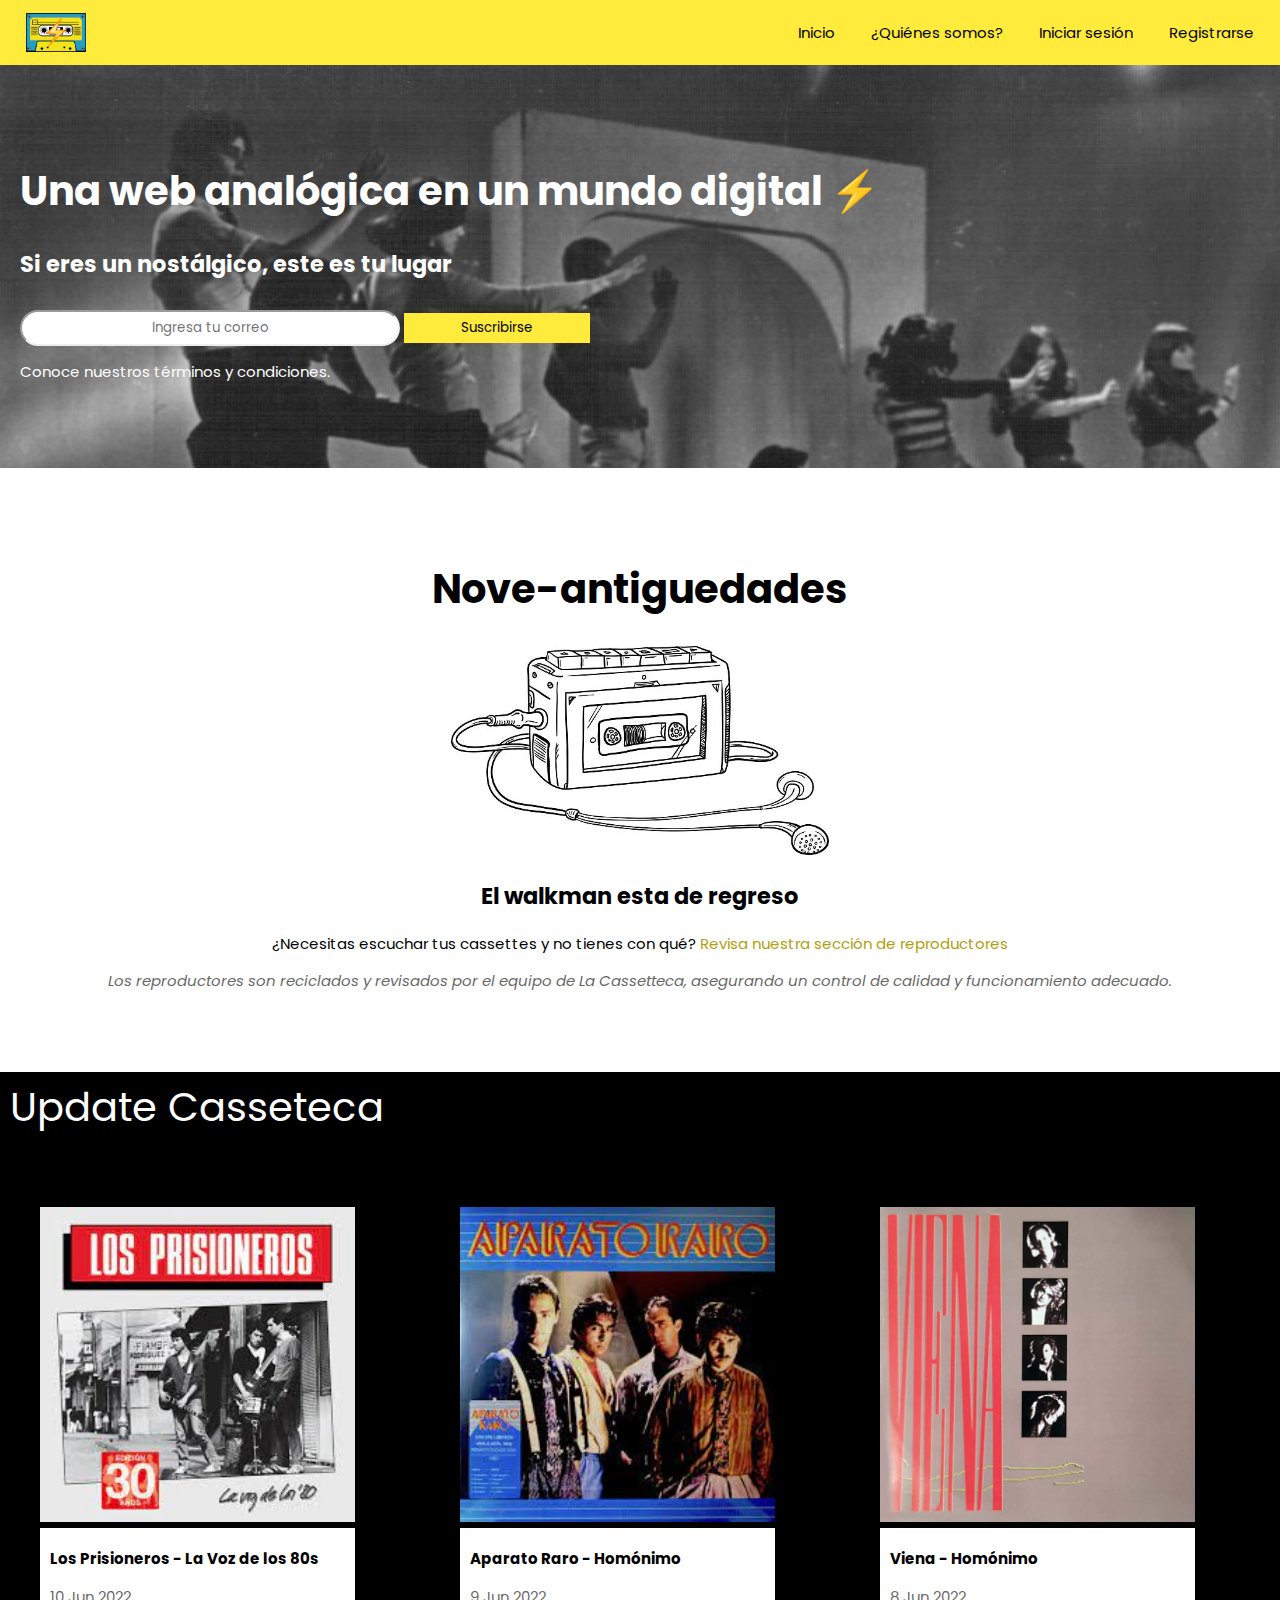
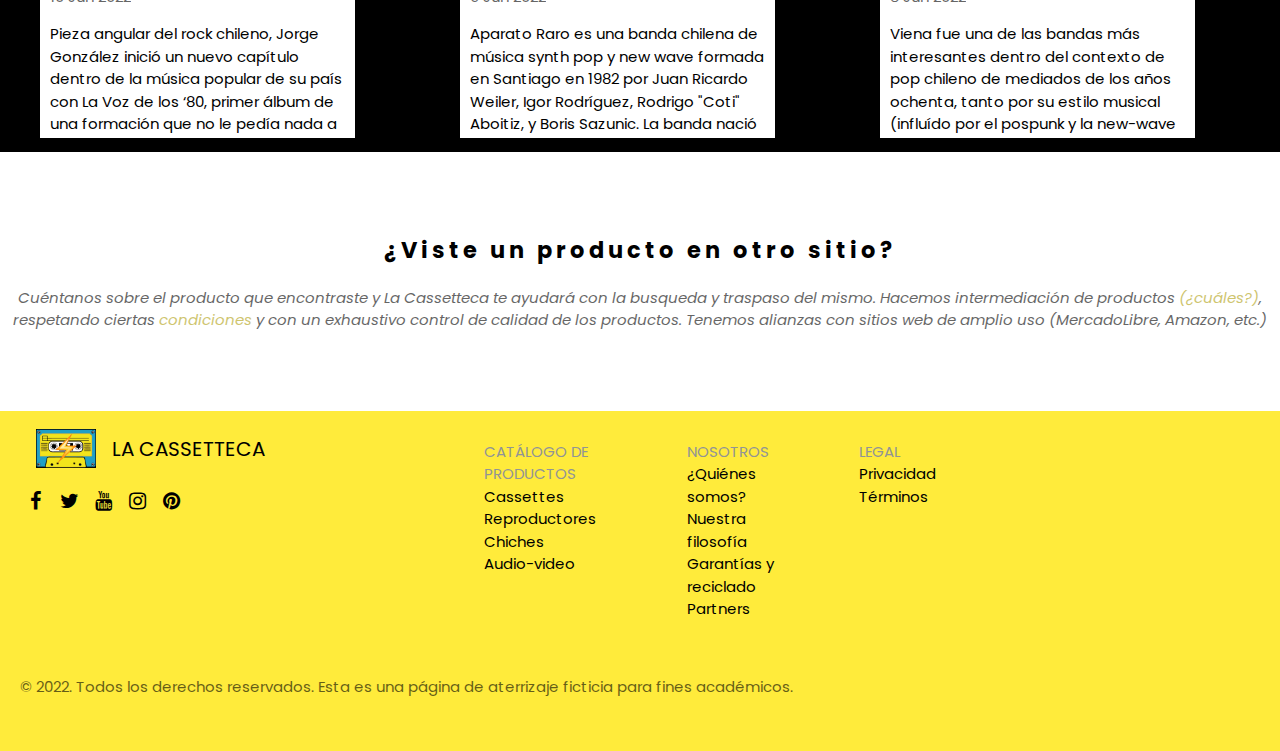
==== commit 53da2c2f: "agregando pagina de registro (register.html)" ====
--- a/index.html
+++ b/index.html
@@ -19,20 +19,20 @@
         <img src='logo2.png' class="logo" width="60">
       </div>
       <div>
-        <a href="#" class="boton-encabezado">Catálogo</a>
+        <a href="index.html" class="boton-encabezado">Inicio</a>
         <a href="#" class="boton-encabezado">¿Quiénes somos?</a>
         <a href="#" class="boton-encabezado">Iniciar sesión</a>
-        <a href="#" class="boton-encabezado">Registrarse</a>
+        <a href="register.html" class="boton-encabezado">Registrarse</a>
       </div>
     </div>
 
     <div class="dropdown">
       <button class="dropbtn"><img src='logo2.png' class="logo" width="60"><span style="font-size:20px; vertical-align:middle">LA CASSETTECA ⬇️</span></button>
       <div class="dropdown-content">
-          <a href="#">Catálogo</a>
+          <a href="index.html">Inicio</a>
           <a href="#">¿Quiénes somos?</a>
           <a href="#">Iniciar sesión</a>
-          <a href="#">Registrarse</a>
+          <a href="register.html">Registrarse</a>
     </div>
 
    
--- a/estilos.css
+++ b/estilos.css
@@ -162,7 +162,56 @@
   .dropdown-content a:hover {background-color: #ddd;}
   .dropdown:hover .dropdown-content {display: block;}
   .dropdown:hover .dropbtn {background-color: #ffeb3b;}
-
+  .pie-pagina{
+    left:0;
+    top:0;
+    right:0;
+    padding:0; 
+    background-color:#ffeb3b;
+
+  }
+  .titulo-subfooter1{
+    color: #919496!important;
+    text-transform: uppercase!important;
+}
+.seccion_central{
+    display:flex;
+    justify-content: center;
+    padding-top:64px;
+    padding-bottom:64px;
+    background-image: url("fondo1.jpg");
+}
+
+.seccion_formulario{
+    flex-direction: column;
+    
+}
+.titulo_formulario_registro{
+    color:white;
+}
+.formulario{
+    display:grid;
+    align-items: center;
+
+    grid-template-rows: 1fr 1fr 1fr;
+    grid-template-areas: "f_nombre"
+    "f_apellido"
+    "f_email";
+   background-color: white!important;
+    margin:20; 
+    box-shadow:rgba(0, 0, 0, 0.3) 0px 0px 8px;
+    border-radius: 10px 10px 10px 10px;
+    align-items:center;
+    }
+.f_nombre{grid-area:f_nombre;}
+.f_apellido{grid-area:f_apellido;}
+.f_email{grid-area:f_email;}
+.ancho-4{
+    width:100%
+}
+.ancho-5{
+    width:80%
+}
 @media only screen and (min-width:769px){
     /* For desktop: */
     .ancho-walkman {width: 30%;}
@@ -173,6 +222,29 @@
     .alto-container{height: 600px;}
     .dropdown{display:none;}
     .encabezado{display:flex;}
+    .grid-footer {
+        display: grid;
+        grid-template-columns: 1fr 1fr 1fr;
+        grid-template-rows: 60px 60px 1fr 1fr;
+        grid-gap: 10px;
+        grid-template-areas: "logo_f sf1 v1"
+                    "sb sf1 v1"
+                    "sb sf1 v1"
+                     "dis dis v1";
+                    }
+        .logo_f{grid-area:logo_f; width:30vw;}
+        .sb{grid-area:sb;}
+        .sf1{grid-area:sf1;
+        display:flex;
+        width:40vw;
+        text-align: left;
+        flex-direction:row;
+        }
+        .v1{
+            width:30vw
+        }
+        .dis{grid-area:dis}
+        .seccion_formulario{width:40%}
 
 }
 @media only screen and (min-width:401px) and (max-width:768px) {
@@ -185,7 +257,24 @@
     .alto-container{height: 600px;}
     .dropdown{display:block;}
     .encabezado{display:none;}
-
+    .grid-footer {
+        display: grid;
+        grid-template-columns: 1fr;
+        grid-template-rows: 60px 60px 1fr 1fr;
+        grid-gap: 10px;
+        grid-template-areas: "logo_f"
+                    "sb"
+                    "sf1"
+                     "dis";
+                    }
+        .logo_f{grid-area:logo_f;}
+        .sb{grid-area:sb;}
+        .sf1{grid-area:sf1;
+        display:flex;
+        flex-direction:column;
+        }
+        .dis{grid-area:dis}
+        .seccion_formulario{width:40%}
 }
 @media only screen and (max-width:400px) {
     /* For phone: */
@@ -197,6 +286,24 @@
     .alto-container{height: auto;}
     .dropdown{display:block;}
     .encabezado{display:none;}
+    .grid-footer {
+        display: grid;
+        grid-template-columns: 1fr;
+        grid-template-rows: 60px 60px 1fr 1fr;
+        grid-gap: 10px;
+        grid-template-areas: "logo_f"
+                    "sb"
+                    "sf1"
+                     "dis";
+                    }
+        .logo_f{grid-area:logo_f;}
+        .sb{grid-area:sb;}
+        .sf1{grid-area:sf1;
+        display:flex;
+        flex-direction:column;
+        }
+        .dis{grid-area:dis}
+        .seccion_formulario{width:80%}
   }
 /**social bar**/
 .fa {
@@ -207,49 +314,8 @@
     text-decoration: none;
     margin:0;
   }
-  
   .fa:hover {
       opacity: 0.7;
   }
-  
- 
-  
-/**footer-grid**/
-
-  .pie-pagina{
-    left:0;
-    top:0;
-    right:0;
-    padding:0; 
-    background-color:#ffeb3b;
-
-  }
-  .grid-footer {
-    display: grid;
-    grid-template-columns: 1fr 1fr 1fr;
-    grid-template-rows: 60px 60px 1fr 1fr;
-    grid-gap: 10px;
-    grid-template-areas: "logo_f sf1 v1"
-                "sb sf1 v1"
-                "sb sf1 v1"
-                 "dis dis v1";
-                }
-    .logo_f{grid-area:logo_f; width:30vw;}
-    .sb{grid-area:sb;}
-    .sf1{grid-area:sf1;
-    display:flex;
-    width:40vw;
-    text-align: left;
-    flex-direction:row;
-    }
-    .v1{
-        width:30vw
-    }
-    .dis{grid-area:dis}
-
-  .titulo-subfooter1{
-    color: #919496!important;
-    text-transform: uppercase!important;
-}
-
-  +
+
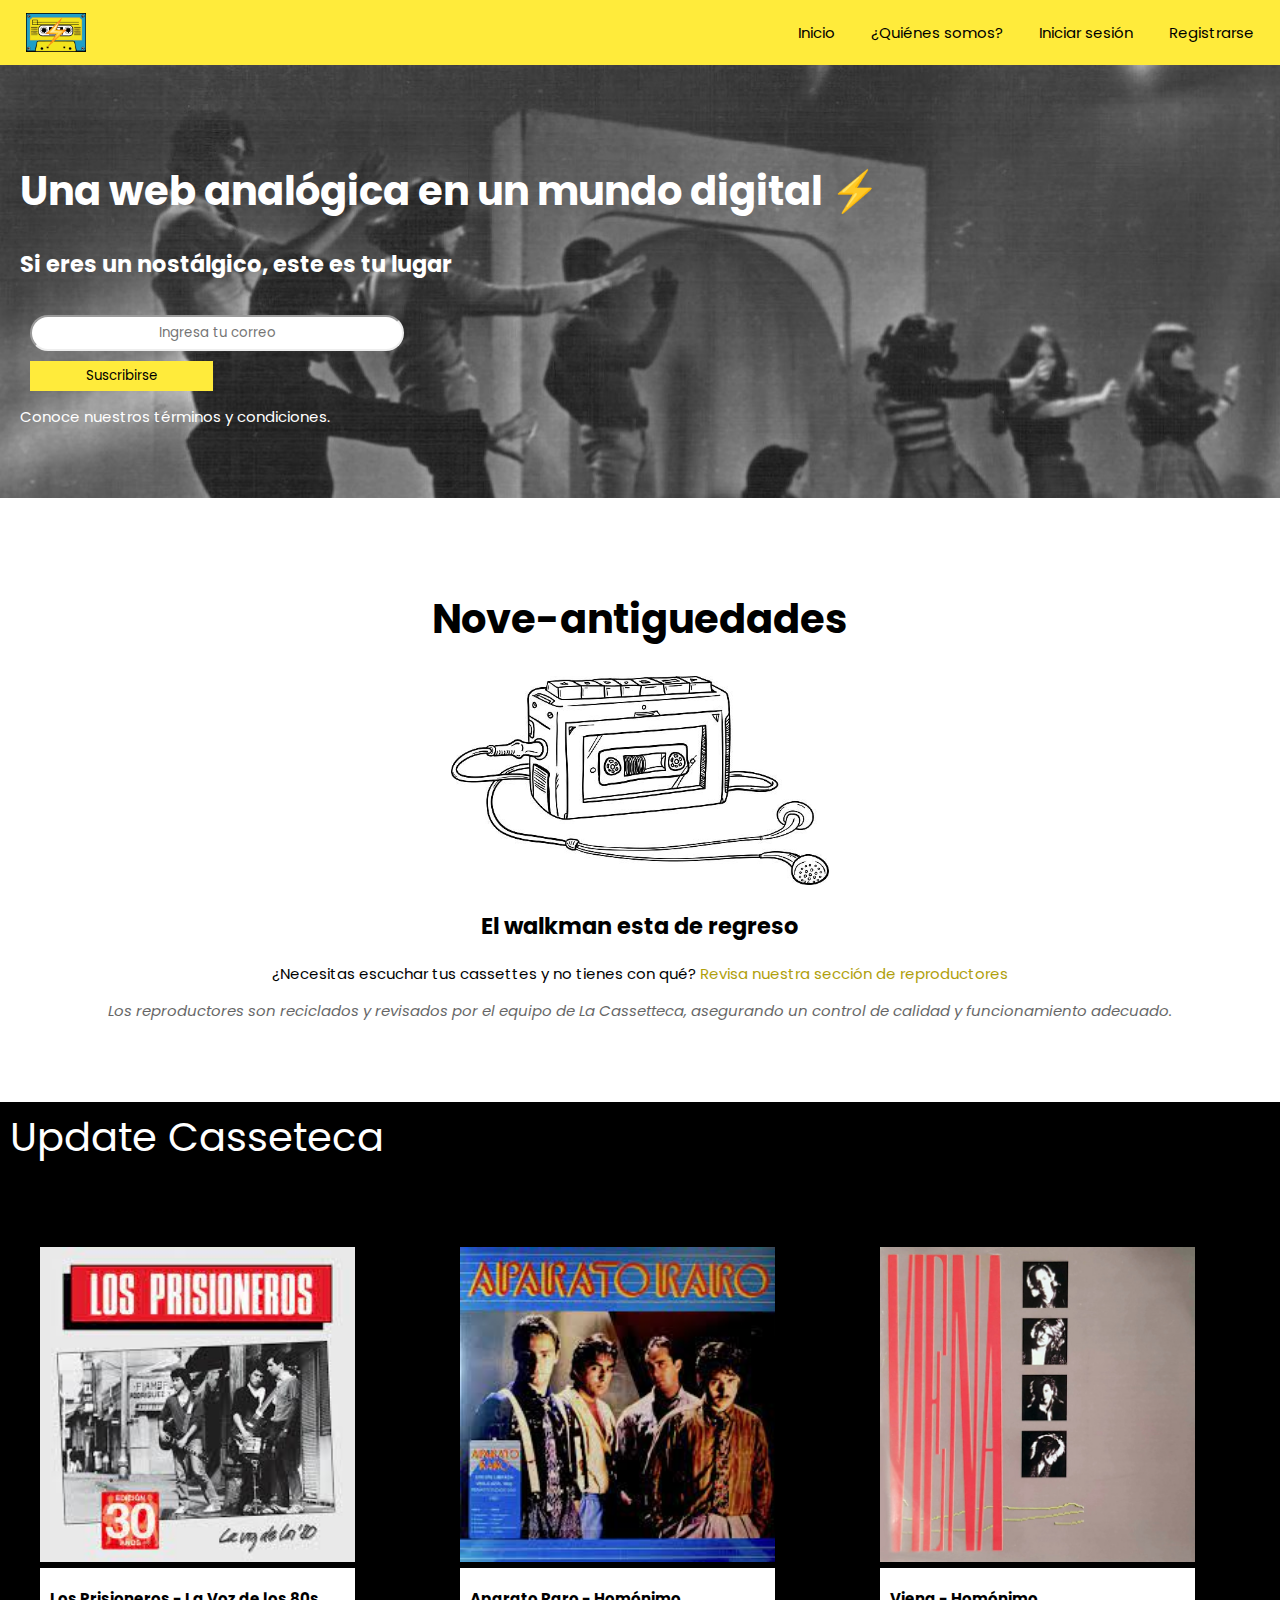
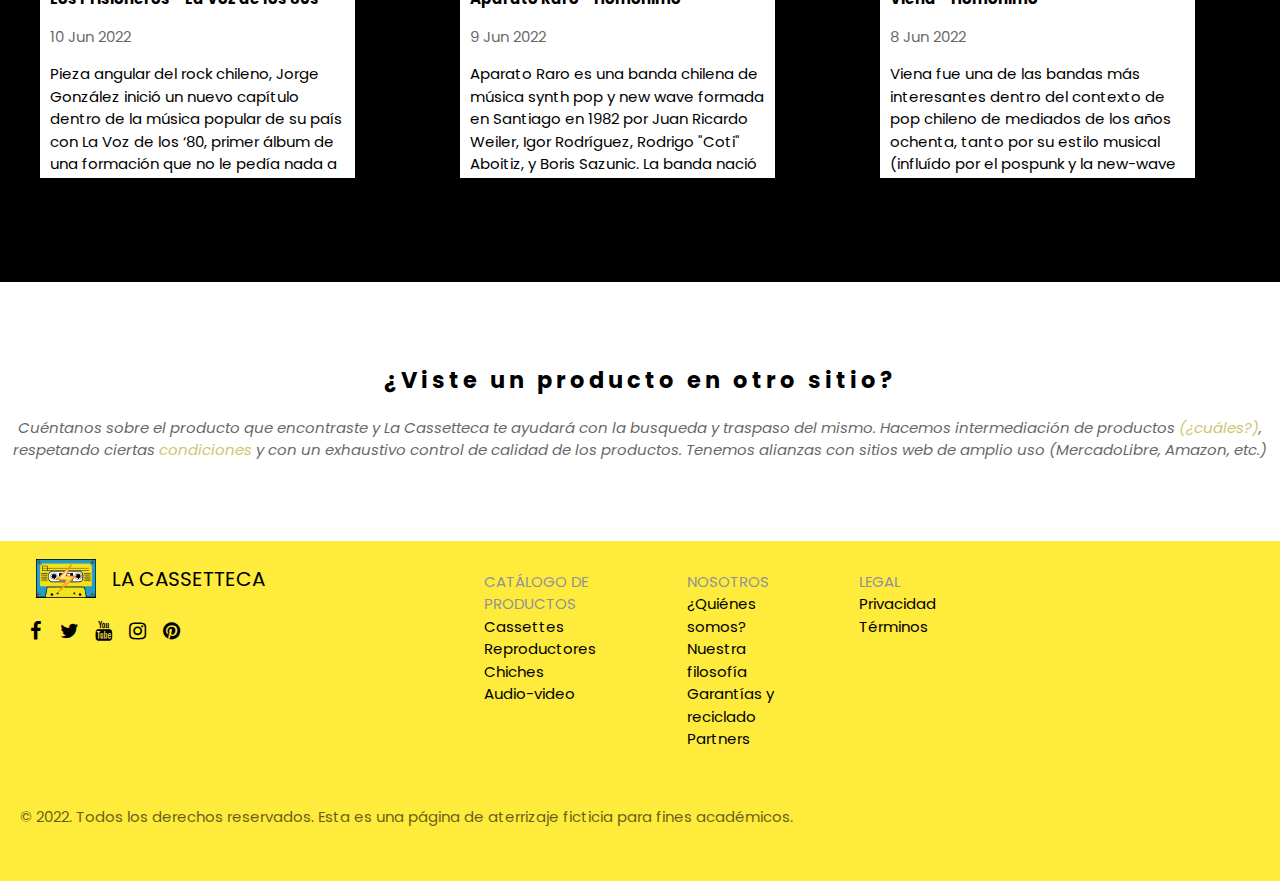
==== commit 5a135d89: "correcciones feedback parte1" ====
--- a/index.html
+++ b/index.html
@@ -33,37 +33,34 @@
           <a href="#">¿Quiénes somos?</a>
           <a href="#">Iniciar sesión</a>
           <a href="register.html">Registrarse</a>
+      </div>
     </div>
-
-   
-    
   </header>
 
   <main>
-
     <!--jumbotron-->
-
     <div class="jumbotron">
-      
-     
       <div>
         <h1 style="color:white;">Una web analógica en un mundo digital &#9889;</h1>
         <h2 style="color:white;">Si eres un nostálgico, este es tu lugar</h2>
       </div> 
-      
       <div>
-        <form>
-          <label for="email"></label>
-          <input id="email" type="email" class="cuadrotexto ancho-2 alto-margen-1" placeholder="Ingresa tu correo" >
-          <button type="submit" class="ancho-1 alto-margen-1">Suscribirse</button>
-          <p>
-          <a href="#" style="color:white;">Conoce nuestros términos y condiciones.</a></p>
-        </form>
+        <div class="formulario-jumbotron">
+          <div>
+            <label for="email"></label>
+            <input id="email" type="email" class="cuadrotexto ancho-2 alto-margen-1" placeholder="Ingresa tu correo" >
+          </div>
+          <div>
+            <button type="submit" class="ancho-1 alto-margen-1">Suscribirse</button>
+          </div>
+        </div>
+
+      </div>
+      <div>
+        <a href="#" style="color:white;">Conoce nuestros términos y condiciones.</a>
       </div>
     </div>
-
     <!--blog-->
-
     <div class="blog">
       <h1>Nove-antiguedades</h1>
       <img src="walkman.jpeg" class="ancho-walkman">
@@ -71,18 +68,17 @@
       <p>¿Necesitas escuchar tus cassettes y no tienes con qué? <a href="#" class="links-sitio">Revisa nuestra sección de reproductores</a></p>
       <p class="subtexto1"><i>Los reproductores son reciclados y revisados por el equipo de La Cassetteca, asegurando un control de calidad y funcionamiento adecuado.</i></p>
     </div> 
+
     <div class="titulo-cassettes">
       Update Casseteca
     </div>
     <div class="container alto-container">
-
       <div class="caja ancho-3">
         <img src="losprisioneros.jpeg" width="100%" class="opacidad-img">
         <div class="texto-cassette">
           <p><b>Los Prisioneros - La Voz de los 80s</b></p>
           <p class="subtexto1">10 Jun 2022</p>
           <p>Pieza angular del rock chileno, Jorge González inició un nuevo capítulo dentro de la música popular de su país con La Voz de los ‘80, primer álbum de una formación que no le pedía nada a las bandas españolas o argentinas de mayor éxito en la primera mitad de aquella década. Abrazados inmediatamente por una juventud que se vio reflejada en las contestatarias letras de “No Necesitamos Banderas”, “Mentalidad Televisiva” o “Nunca Quedas Mal Con Nadie”, Los Prisioneros fusionaron los ritmos veloces del rock y el punk con aires de ska, reggae o incluso jazz, reflejando la realidad chilena del momento con una lucidez lírica y una calidad musical pocas veces igualada.</p>
-          
         </div>
       </div>
       <div class="caja ancho-3">
@@ -99,67 +95,65 @@
           <p><b>Viena - Homónimo</b></p>
           <p class="subtexto1">8 Jun 2022</p>
           <p>Viena fue una de las bandas más interesantes dentro del contexto de pop chileno de mediados de los años ochenta, tanto por su estilo musical (influído por el pospunk y la new-wave inglesa) como por su preocupación estética. Sus integrantes no se dejaban fotografiar sin las vistosas tenidas y maquillajes que lucían en sus shows, los cuales constituían una completa novedad en el Santiago de esa época.</p>
-          
         </div>
       </div>
     </div>    
-
     <!--adicionales-->
     <div class="adicional">
       <h2 class="centrar espaciar">¿Viste un producto en otro sitio?</h2>
       <p class="subtexto1 centrar"><i>Cuéntanos sobre el producto que encontraste y La Cassetteca te ayudará con la busqueda y traspaso del mismo. Hacemos intermediación de productos <a href="#" class="links-sitio">(¿cuáles?)</a>, respetando ciertas <a href="#" class="links-sitio">condiciones</a> y con un exhaustivo control de calidad de los productos. Tenemos alianzas con sitios web de amplio uso (MercadoLibre, Amazon, etc.)</i></p>
-      
     </div>
     
   </main>
 
   <footer class="pie-pagina">
 
-  <div class="grid-footer">
-    <div class="logo_f">
-      <img src='logo2.png' class="logo" width="60"><span style="font-size:20px; vertical-align:middle">LA CASSETTECA</span>
+    <div class="grid-footer">
+      <div class="logo_f">
+        <img src='logo2.png' class="logo" width="60"><span style="font-size:20px; vertical-align:middle">LA CASSETTECA</span>
+      </div>
+      <div class="sb">
+        <a href="#" class="fa fa-facebook"></a>
+        <a href="#" class="fa fa-twitter"></a>
+        <a href="#" class="fa fa-youtube"></a>
+        <a href="#" class="fa fa-instagram"></a>
+        <a href="#" class="fa fa-pinterest"></a>
+      </div>
+      <div class="sf1">
+        <div>
+          <dl>
+            <dd class="titulo-subfooter1">Catálogo de productos</dd>
+            <dd><a href="#">Cassettes</a></dd>
+            <dd><a href="#">Reproductores</a></dd>
+            <dd><a href="#">Chiches</a></dd>
+            <dd><a href="#">Audio-video</a></dd>
+          </dl>
+        </div>
+        <div>
+          <dl>
+            <dd class="titulo-subfooter1">Nosotros</dd>
+            <dd><a href="#">¿Quiénes somos?</a></dd>
+            <dd><a href="#">Nuestra filosofía</a></dd>
+            <dd><a href="#">Garantías y reciclado</a></dd>
+            <dd><a href="#">Partners</a></dd>
+          </dl>
+        </div>
+        <div>
+          <dl>
+            <dd class="titulo-subfooter1">Legal</dd>
+            <dd><a href="#">Privacidad</a></dd>
+            <dd><a href="#">Términos</a></dd>
+          </dl>
+        </div>
+      </div>
+      <div class="dis">
+        <p class="subtexto1">
+          © 2022. Todos los derechos reservados.
+          Esta es una página de aterrizaje ficticia para fines académicos.
+        </p>
+      </div>    
     </div>
-    <div class="sb">
-      <a href="#" class="fa fa-facebook"></a>
-      <a href="#" class="fa fa-twitter"></a>
-      <a href="#" class="fa fa-youtube"></a>
-      <a href="#" class="fa fa-instagram"></a>
-      <a href="#" class="fa fa-pinterest"></a>
-    </div>
-    <div class="sf1">
-      <div>
-      <dl>
-        <dd class="titulo-subfooter1">Catálogo de productos</dd>
-        <dd><a href="#">Cassettes</a></dd>
-        <dd><a href="#">Reproductores</a></dd>
-        <dd><a href="#">Chiches</a></dd>
-        <dd><a href="#">Audio-video</a></dd>
-      </dl>
-    </div>
-    <div>
-      <dl>
-        <dd class="titulo-subfooter1">Nosotros</dd>
-        <dd><a href="#">¿Quiénes somos?</a></dd>
-        <dd><a href="#">Nuestra filosofía</a></dd>
-        <dd><a href="#">Garantías y reciclado</a></dd>
-        <dd><a href="#">Partners</a></dd>
-      </dl>
-    </div>
-    <div>
-      <dl>
-        <dd class="titulo-subfooter1">Legal</dd>
-        <dd><a href="#">Privacidad</a></dd>
-        <dd><a href="#">Términos</a></dd>
-      </dl>
-    </div>
-    </div>
-    <div class="dis">
-      <p class="subtexto1">
-        © 2022. Todos los derechos reservados.
-        Esta es una página de aterrizaje ficticia para fines académicos.
-      </p>
-    </div>
-  </div>
+    
   
   </footer>
 
--- a/estilos.css
+++ b/estilos.css
@@ -10,32 +10,32 @@
     padding-right: 10px;
     padding-bottom: 5px;
     padding-left: 10px;
-      }
+}
 a:hover, a:visited, a:link, a:active {
-        text-decoration: none;
-        color:inherit;
-      }
+    text-decoration: none;
+    color:inherit;
+}
 
 h1 {
-        font-size: 40px;
-      }
+    font-size: 40px;
+}
 button {
-        background-color: #ffeb3b;
-        border: none;
-        font-family:Poppins,sans-serif;
-        color: #000;
-        text-align: center;
-        text-decoration: none;
-        cursor: pointer;
-      }
+    background-color: #ffeb3b;
+    border: none;
+    font-family:Poppins,sans-serif;
+    color: #000;
+    text-align: center;
+    text-decoration: none;
+    cursor: pointer;
+}
 .logo{
-        padding:8px 16px;
-        vertical-align:middle;
-        color:#000;
-        text-decoration:none;
-        text-align:center;
+    padding:8px 16px;
+    vertical-align:middle;
+    color:#000;
+    text-decoration:none;
+    text-align:center;
         
-    }
+}
 .estilo-header{
     left:0;
     top:0;
@@ -76,17 +76,17 @@
     opacity: 1;
 
 }
-
+.formulario-jumbotron{
+    padding:0!important;
+}
 
 .cuadrotexto{
-
     border-radius: 20px;
-    color: white;
+    color: gray;
     border-color: rgba(229,231,235,var(--tw-border-opacity));
     text-align: center;
     font-family:Poppins,sans-serif;
-    
-    }
+}
 .blog{
     text-align:center;
     padding-top:64px;
@@ -103,7 +103,6 @@
     color:#fff;
     padding-left:10px;
     font-size: 40px;
-
 }
 .container {
     display: flex;
@@ -114,8 +113,8 @@
     margin:0;
     height: auto;
     
-  }
-  .caja{
+}
+.caja{
     padding: 30px;
     height: 80%;
     position: relative;    
@@ -126,7 +125,6 @@
     height:200px;
     text-overflow: ellipsis;
     overflow: hidden;
-    
 }
 .adicional{
     text-align:center!important;
@@ -141,36 +139,36 @@
 }
 .dropdown {
     position: relative;
-  }
-  .dropbtn {
+}
+.dropbtn {
     width:60;
-  }
-  .dropdown-content {
+}
+.dropdown-content {
     display: none;
     position: absolute;
     background-color: #f1f1f1;
     min-width: 160px;
     box-shadow: 0px 8px 16px 0px rgba(0,0,0,0.2);
     z-index: 1;
-  }
-  .dropdown-content a {
+}
+.dropdown-content a {
     color: black;
     padding: 12px 16px;
     text-decoration: none;
     display: block;
-  }
-  .dropdown-content a:hover {background-color: #ddd;}
-  .dropdown:hover .dropdown-content {display: block;}
-  .dropdown:hover .dropbtn {background-color: #ffeb3b;}
-  .pie-pagina{
+}
+.dropdown-content a:hover {background-color: #ddd;}
+.dropdown:hover .dropdown-content {display: block;}
+.dropdown:hover .dropbtn {background-color: #ffeb3b;}
+.pie-pagina{
     left:0;
     top:0;
     right:0;
     padding:0; 
     background-color:#ffeb3b;
 
-  }
-  .titulo-subfooter1{
+}
+.titulo-subfooter1{
     color: #919496!important;
     text-transform: uppercase!important;
 }
@@ -181,31 +179,37 @@
     padding-bottom:64px;
     background-image: url("fondo1.jpg");
 }
-
 .seccion_formulario{
-    flex-direction: column;
-    
+    flex-direction: column; 
 }
 .titulo_formulario_registro{
     color:white;
 }
 .formulario{
     display:grid;
-    align-items: center;
-
-    grid-template-rows: 1fr 1fr 1fr;
+    grid-template-rows: 1fr 1fr 1fr 1fr;
     grid-template-areas: "f_nombre"
     "f_apellido"
-    "f_email";
-   background-color: white!important;
+    "f_email"
+    "f_boton";
+    background-color: white!important;
     margin:20; 
     box-shadow:rgba(0, 0, 0, 0.3) 0px 0px 8px;
     border-radius: 10px 10px 10px 10px;
     align-items:center;
-    }
-.f_nombre{grid-area:f_nombre;}
-.f_apellido{grid-area:f_apellido;}
-.f_email{grid-area:f_email;}
+}
+.f_nombre{
+    grid-area:f_nombre;
+}
+.f_apellido{
+    grid-area:f_apellido;
+}
+.f_email{
+    grid-area:f_email;
+}
+.f-boton{
+    grid-area:f_boton;
+}
 .ancho-4{
     width:100%
 }
@@ -219,7 +223,7 @@
     .ancho-2{width: 30%; }
     .alto-margen-1{ height: 30px;}
     .ancho-3{width: 25%;}
-    .alto-container{height: 600px;}
+    .alto-container{height: 700px;}
     .dropdown{display:none;}
     .encabezado{display:flex;}
     .grid-footer {
@@ -231,20 +235,22 @@
                     "sb sf1 v1"
                     "sb sf1 v1"
                      "dis dis v1";
-                    }
-        .logo_f{grid-area:logo_f; width:30vw;}
-        .sb{grid-area:sb;}
-        .sf1{grid-area:sf1;
+                    
+    }
+    .logo_f{grid-area:logo_f; width:30vw;}
+    .sb{grid-area:sb;}
+    .sf1{
+        grid-area:sf1;
         display:flex;
         width:40vw;
         text-align: left;
         flex-direction:row;
-        }
-        .v1{
-            width:30vw
-        }
-        .dis{grid-area:dis}
-        .seccion_formulario{width:40%}
+    }
+    .v1{
+        width:30vw
+    }
+    .dis{grid-area:dis}
+    .seccion_formulario{width:40%}
 
 }
 @media only screen and (min-width:401px) and (max-width:768px) {
@@ -254,7 +260,7 @@
     .ancho-2{width: 30%; }
     .alto-margen-1{ height: 30px;}
     .ancho-3{width: 25%;}
-    .alto-container{height: 600px;}
+    .alto-container{height: 700px;}
     .dropdown{display:block;}
     .encabezado{display:none;}
     .grid-footer {
@@ -266,15 +272,16 @@
                     "sb"
                     "sf1"
                      "dis";
-                    }
-        .logo_f{grid-area:logo_f;}
-        .sb{grid-area:sb;}
-        .sf1{grid-area:sf1;
+    }
+    .logo_f{grid-area:logo_f;}
+    .sb{grid-area:sb;}
+    .sf1{
+        grid-area:sf1;
         display:flex;
         flex-direction:column;
-        }
-        .dis{grid-area:dis}
-        .seccion_formulario{width:40%}
+    }
+    .dis{grid-area:dis}
+    .seccion_formulario{width:40%}
 }
 @media only screen and (max-width:400px) {
     /* For phone: */
@@ -295,15 +302,16 @@
                     "sb"
                     "sf1"
                      "dis";
-                    }
-        .logo_f{grid-area:logo_f;}
-        .sb{grid-area:sb;}
-        .sf1{grid-area:sf1;
+    }
+    .logo_f{grid-area:logo_f;}
+    .sb{grid-area:sb;}
+    .sf1{
+        grid-area:sf1;
         display:flex;
         flex-direction:column;
-        }
-        .dis{grid-area:dis}
-        .seccion_formulario{width:80%}
+    }
+    .dis{grid-area:dis}
+    .seccion_formulario{width:80%}
   }
 /**social bar**/
 .fa {
@@ -313,9 +321,9 @@
     text-align: center;
     text-decoration: none;
     margin:0;
-  }
-  .fa:hover {
-      opacity: 0.7;
-  }
-
-
+}
+.fa:hover {
+    opacity: 0.7;
+}
+
+
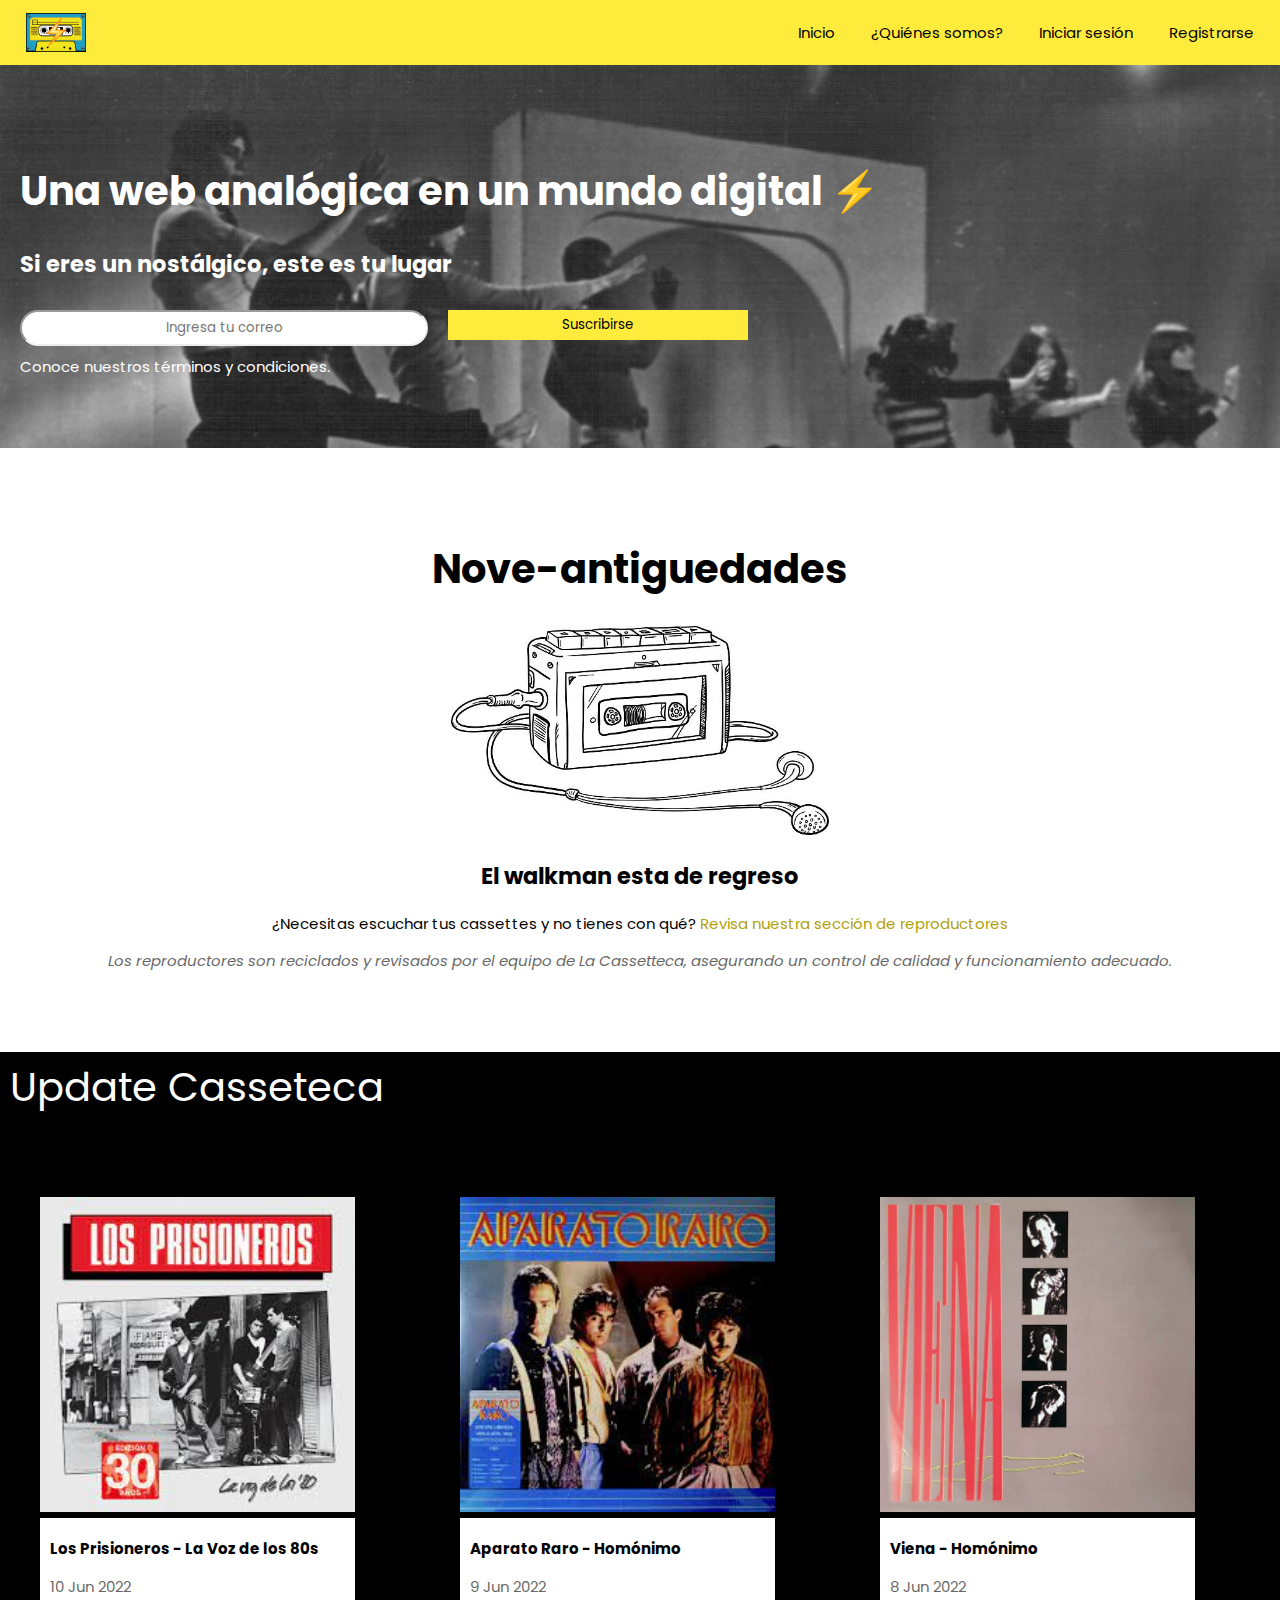
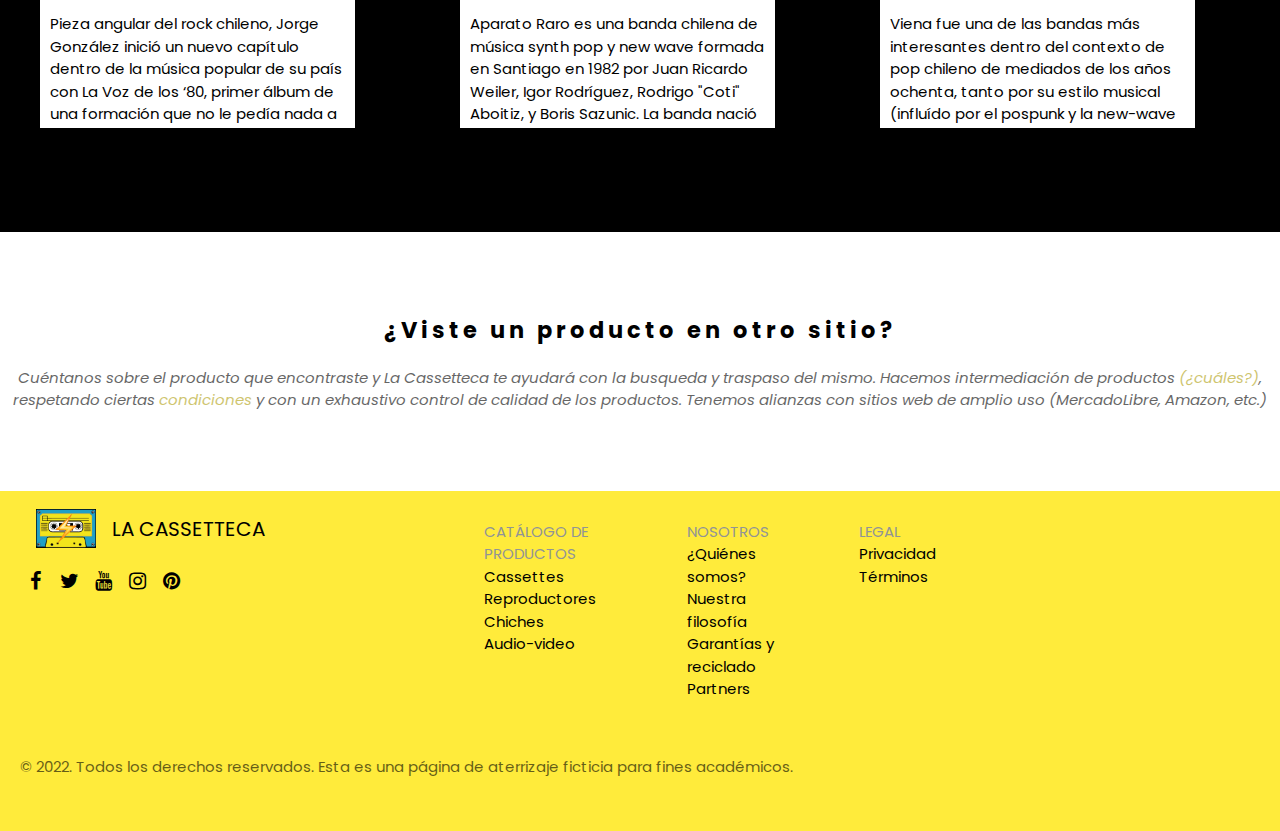
==== commit 5307435f: "correcciones feedback parte2:boton navbar mobile" ====
--- a/index.html
+++ b/index.html
@@ -26,14 +26,19 @@
       </div>
     </div>
 
-    <div class="dropdown">
-      <button class="dropbtn"><img src='logo2.png' class="logo" width="60"><span style="font-size:20px; vertical-align:middle">LA CASSETTECA ⬇️</span></button>
-      <div class="dropdown-content">
+    <div class="encabezado-mobile">
+      <div>
+        <img src='logo2.png' class="logo" width="60">
+      </div>
+      <div class="dropdown" >
+        <div style="border: 1px solid black; border-radius:10px;"><button class="dropbtn"><i class="fa fa-bars"></i></button></div>
+        <div class="dropdown-content">
           <a href="index.html">Inicio</a>
           <a href="#">¿Quiénes somos?</a>
           <a href="#">Iniciar sesión</a>
           <a href="register.html">Registrarse</a>
-      </div>
+        </div>
+      </div>  
     </div>
   </header>
 
@@ -44,17 +49,15 @@
         <h1 style="color:white;">Una web analógica en un mundo digital &#9889;</h1>
         <h2 style="color:white;">Si eres un nostálgico, este es tu lugar</h2>
       </div> 
-      <div>
-        <div class="formulario-jumbotron">
-          <div>
-            <label for="email"></label>
-            <input id="email" type="email" class="cuadrotexto ancho-2 alto-margen-1" placeholder="Ingresa tu correo" >
-          </div>
-          <div>
-            <button type="submit" class="ancho-1 alto-margen-1">Suscribirse</button>
-          </div>
+      
+      <div class="formulario-jumbotron">
+        <div>
+          <label for="email"></label>
+          <input id="email" type="email" class="cuadrotexto ancho-2 alto-margen-1" placeholder="Ingresa tu correo" >
         </div>
-
+        <div>
+          <button type="submit" class="ancho-1 alto-margen-1">Suscribirse</button>
+        </div>
       </div>
       <div>
         <a href="#" style="color:white;">Conoce nuestros términos y condiciones.</a>
--- a/estilos.css
+++ b/estilos.css
@@ -54,6 +54,10 @@
     align-items: center;
     min-height: 54px;
 }
+.encabezado-mobile{
+    
+    align-items: center;
+}
 .boton-encabezado{
     border:none;
     padding:8px 16px;
@@ -74,10 +78,14 @@
     padding-bottom:64px;
     background-image: url("fondo1.jpg");
     opacity: 1;
+ 
 
 }
 .formulario-jumbotron{
+ 
     padding:0!important;
+    display:flex!important;
+ 
 }
 
 .cuadrotexto{
@@ -117,7 +125,7 @@
 .caja{
     padding: 30px;
     height: 80%;
-    position: relative;    
+    position: relative; 
 }
 .opacidad-img:hover{opacity:0.60}
 .texto-cassette{
@@ -219,12 +227,14 @@
 @media only screen and (min-width:769px){
     /* For desktop: */
     .ancho-walkman {width: 30%;}
-    .ancho-1{width: 15%;}   
-    .ancho-2{width: 30%; }
+    .ancho-1{width: 300px;}   
+    .ancho-2{width: 400px; }
+    .formulario-jumbotron{flex-direction:row;}
     .alto-margen-1{ height: 30px;}
     .ancho-3{width: 25%;}
     .alto-container{height: 700px;}
     .dropdown{display:none;}
+    .encabezado-mobile{display:none;}
     .encabezado{display:flex;}
     .grid-footer {
         display: grid;
@@ -256,12 +266,14 @@
 @media only screen and (min-width:401px) and (max-width:768px) {
     /* For tablets: */
     .ancho-walkman {width: 30%;}
-    .ancho-1{width: 15%;}   
-    .ancho-2{width: 30%; }
+    .ancho-1{width: 300px;}   
+    .ancho-2{width: 400px; }
+    .formulario-jumbotron{flex-direction:column;}
     .alto-margen-1{ height: 30px;}
     .ancho-3{width: 25%;}
     .alto-container{height: 700px;}
     .dropdown{display:block;}
+    .encabezado-mobile{display:flex;}
     .encabezado{display:none;}
     .grid-footer {
         display: grid;
@@ -288,10 +300,12 @@
     .ancho-walkman {width: 100%!important;}
     .ancho-1{width: 100%;}   
     .ancho-2{width: 100%;}
+    .formulario-jumbotron{flex-direction:column;}
     .alto-margen-1{height: 45px;}
     .ancho-3{width: 80%;}
     .alto-container{height: auto;}
     .dropdown{display:block;}
+    .encabezado-mobile{display:flex;}
     .encabezado{display:none;}
     .grid-footer {
         display: grid;
